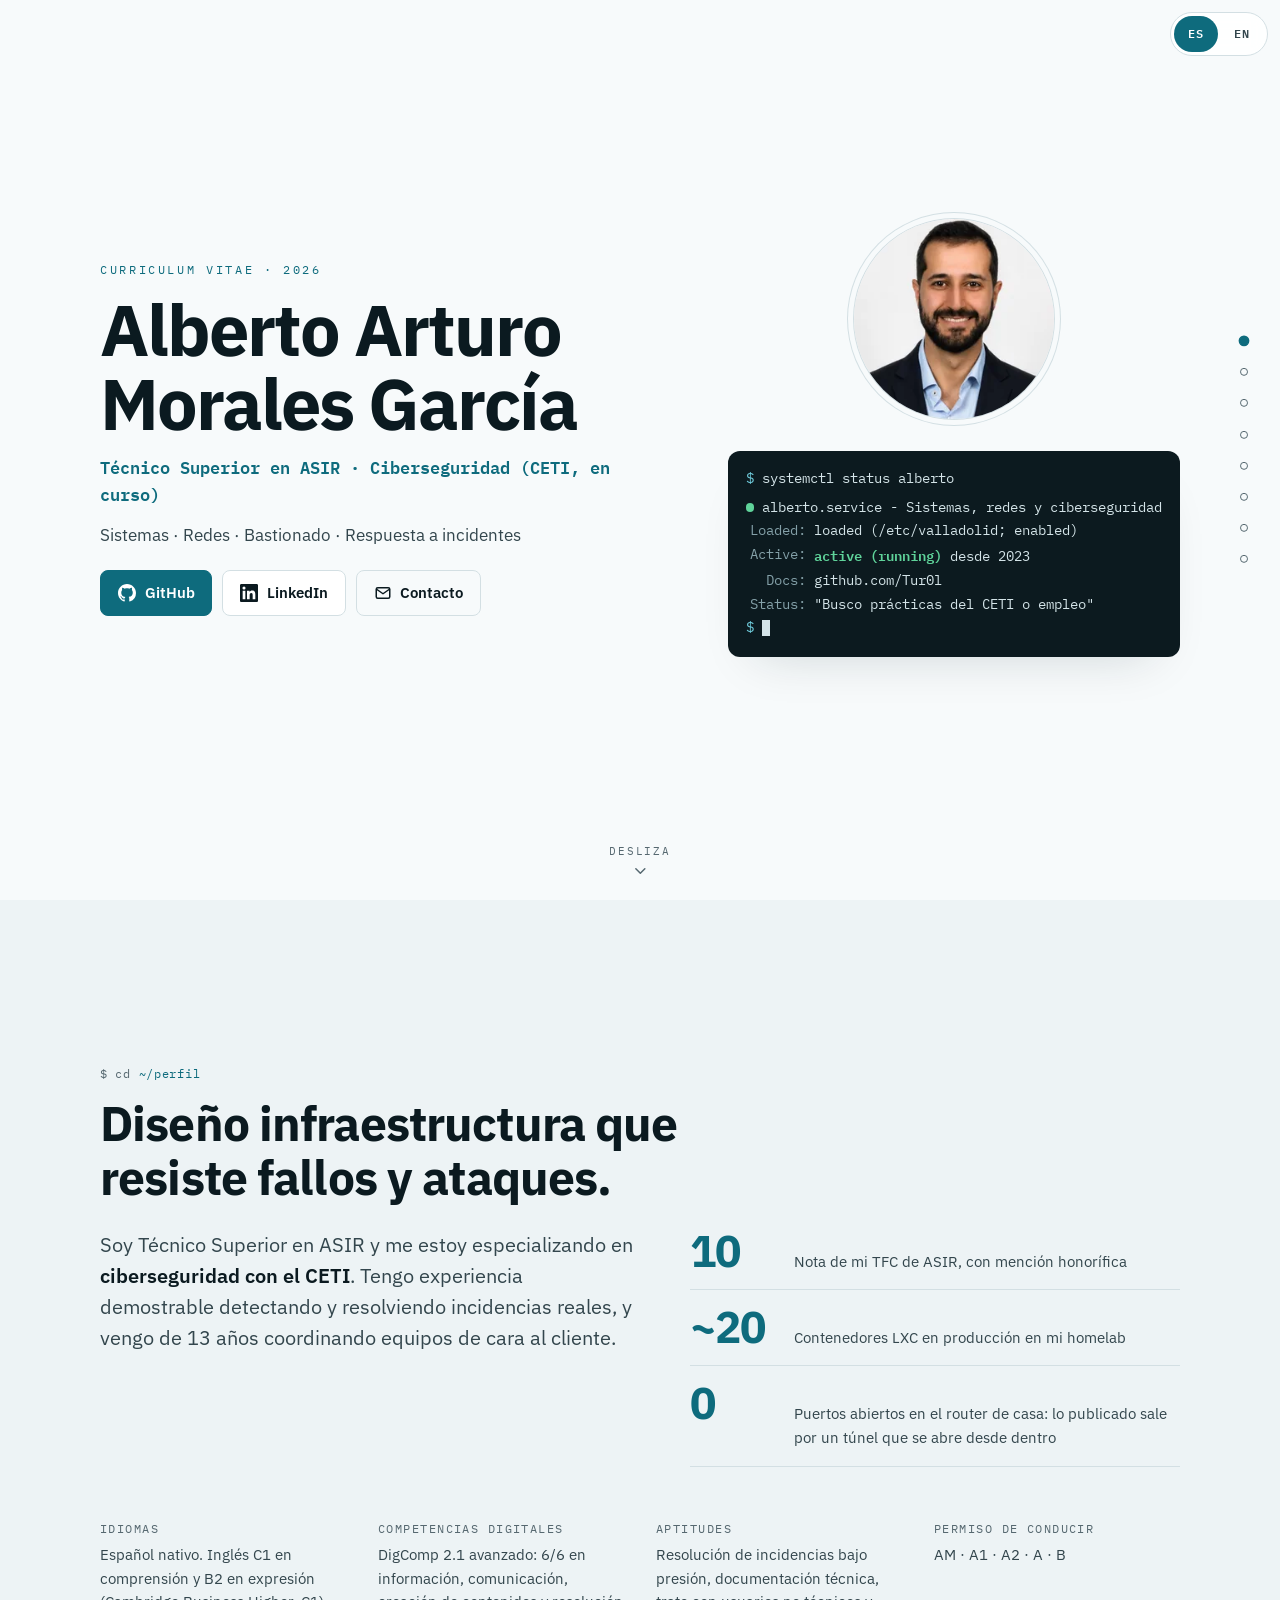
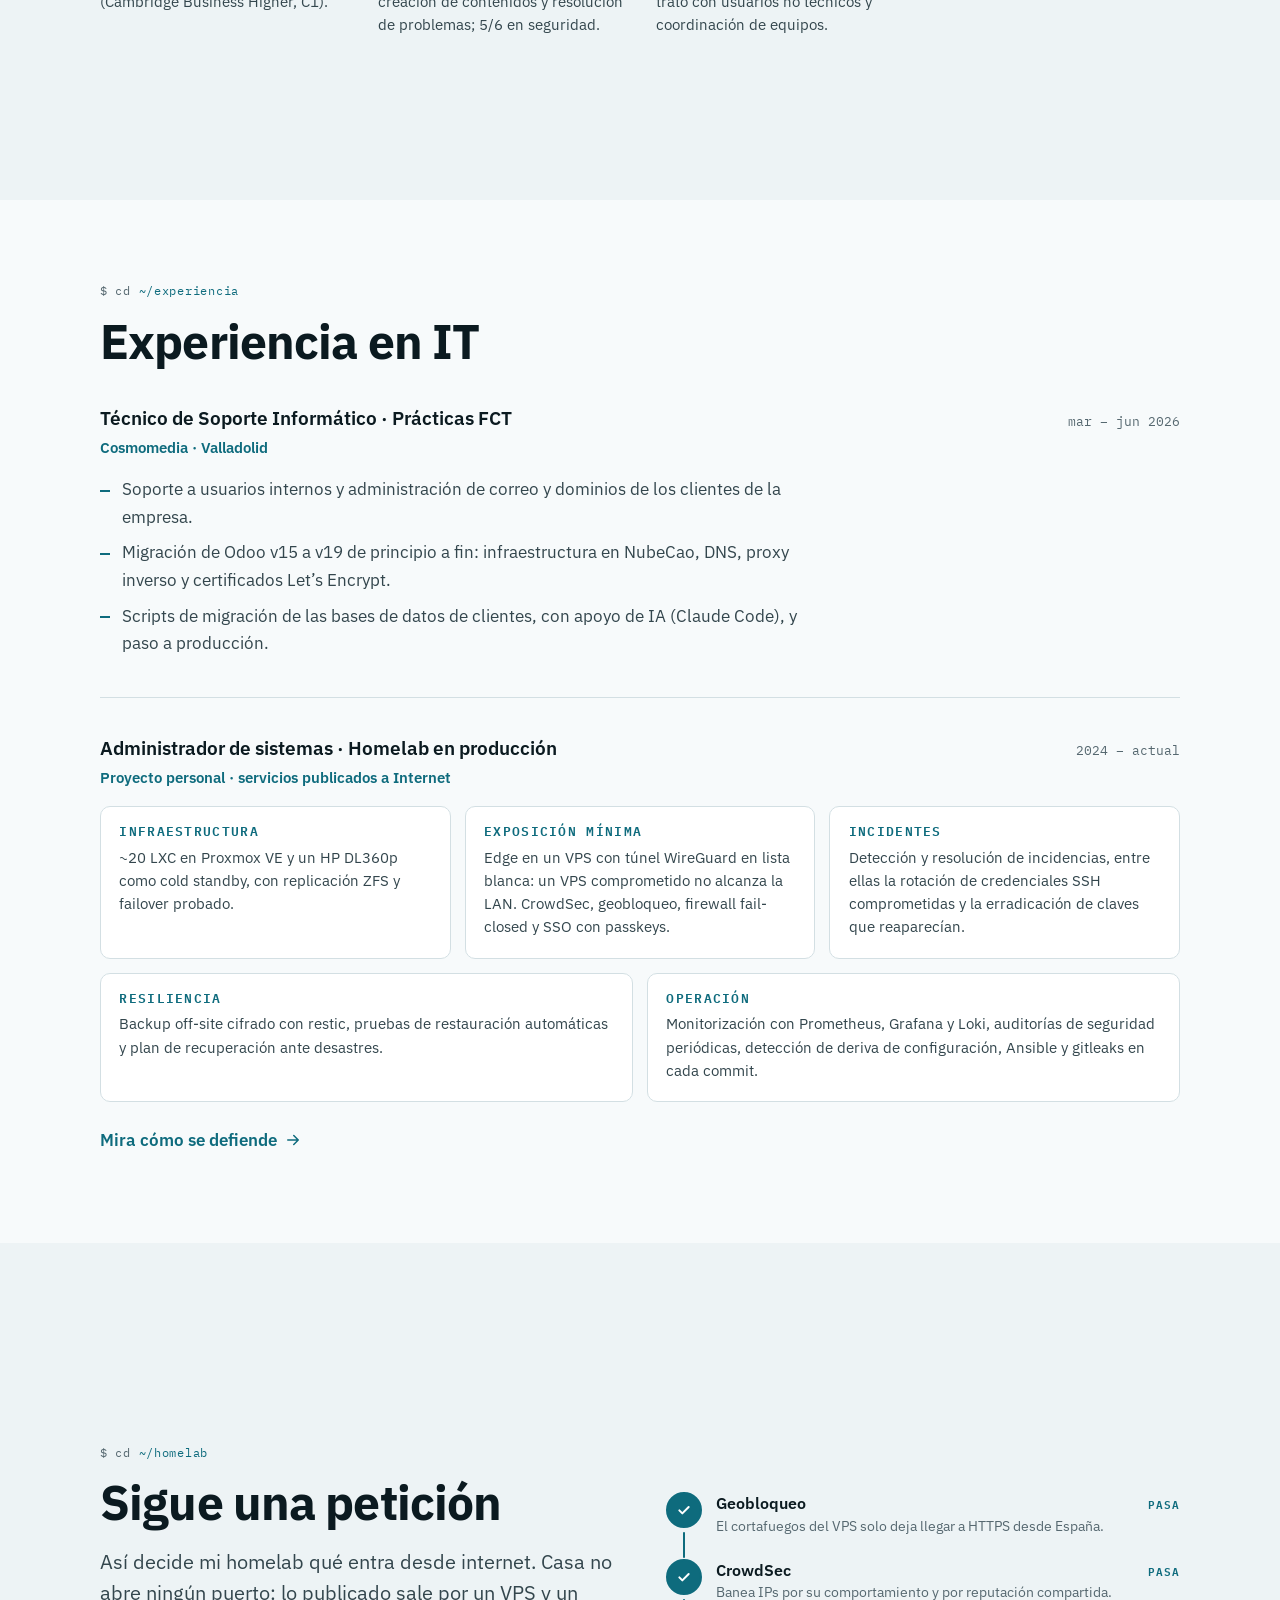
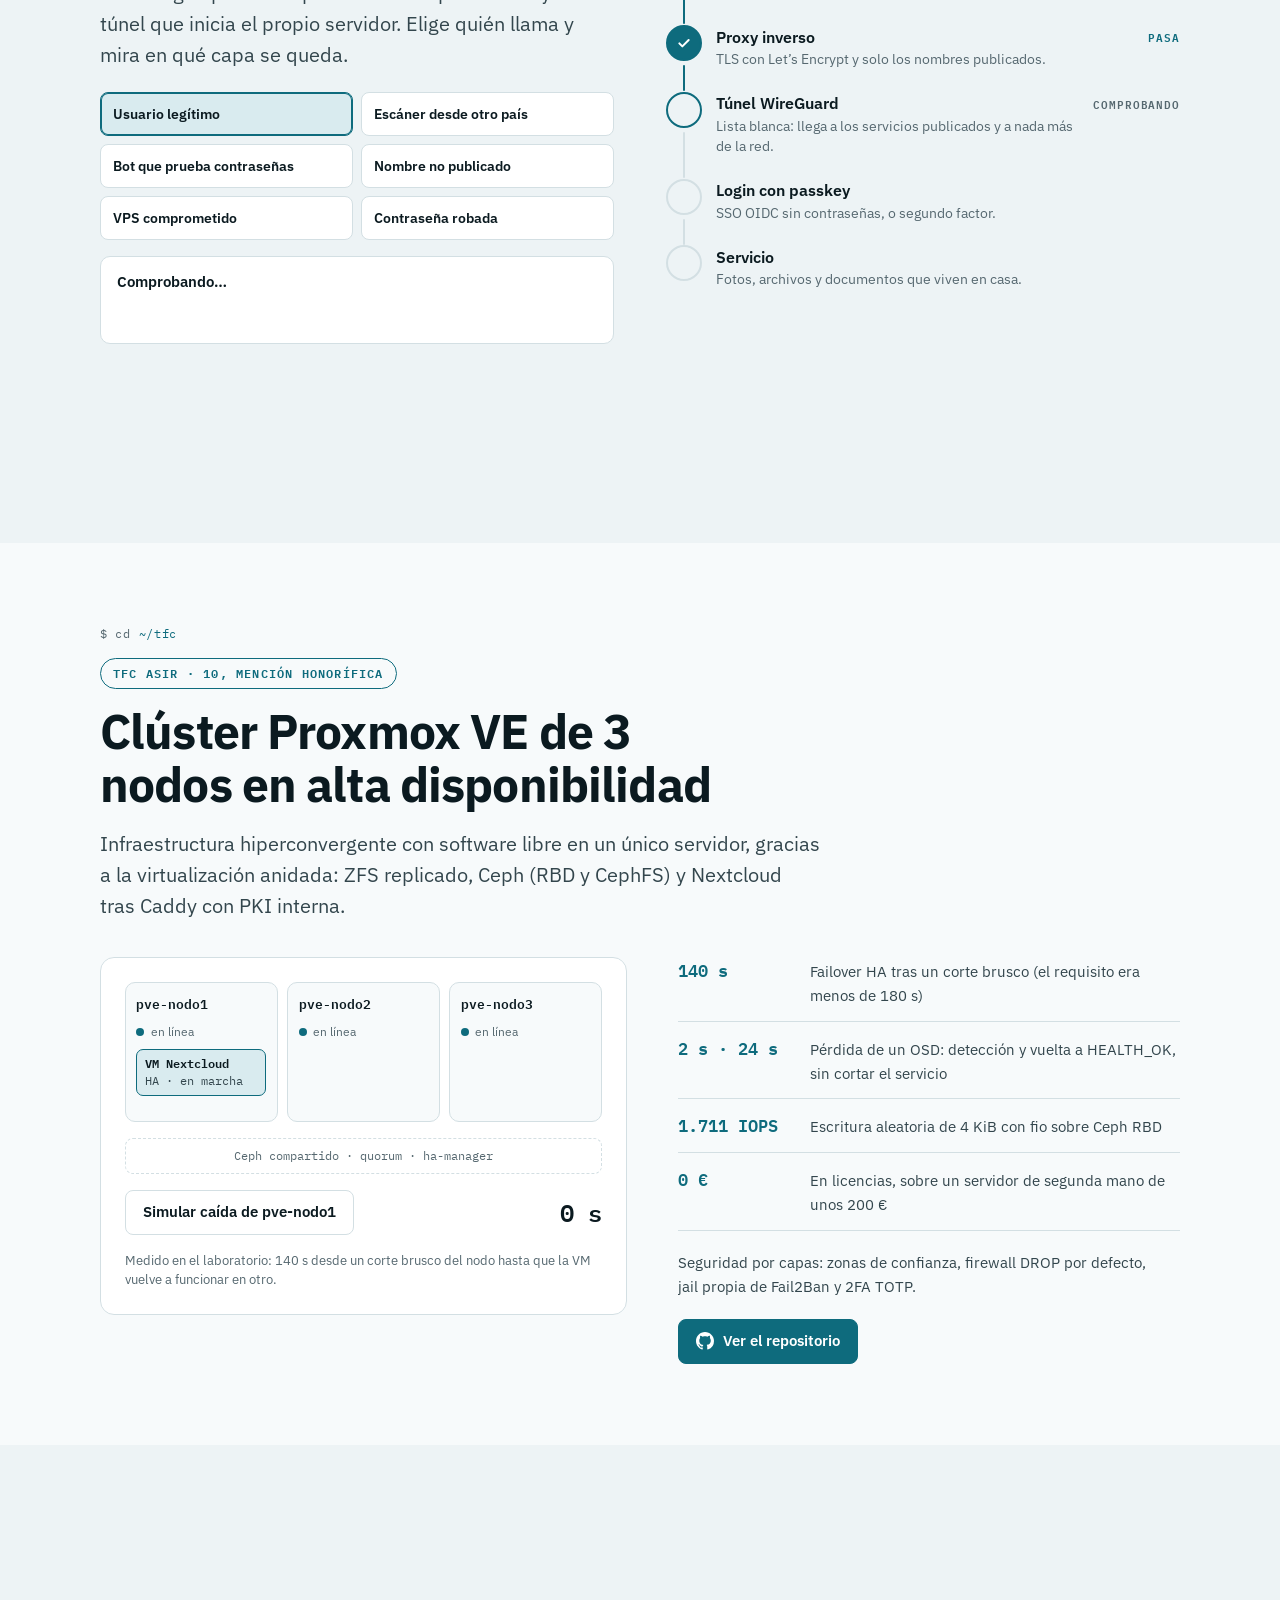
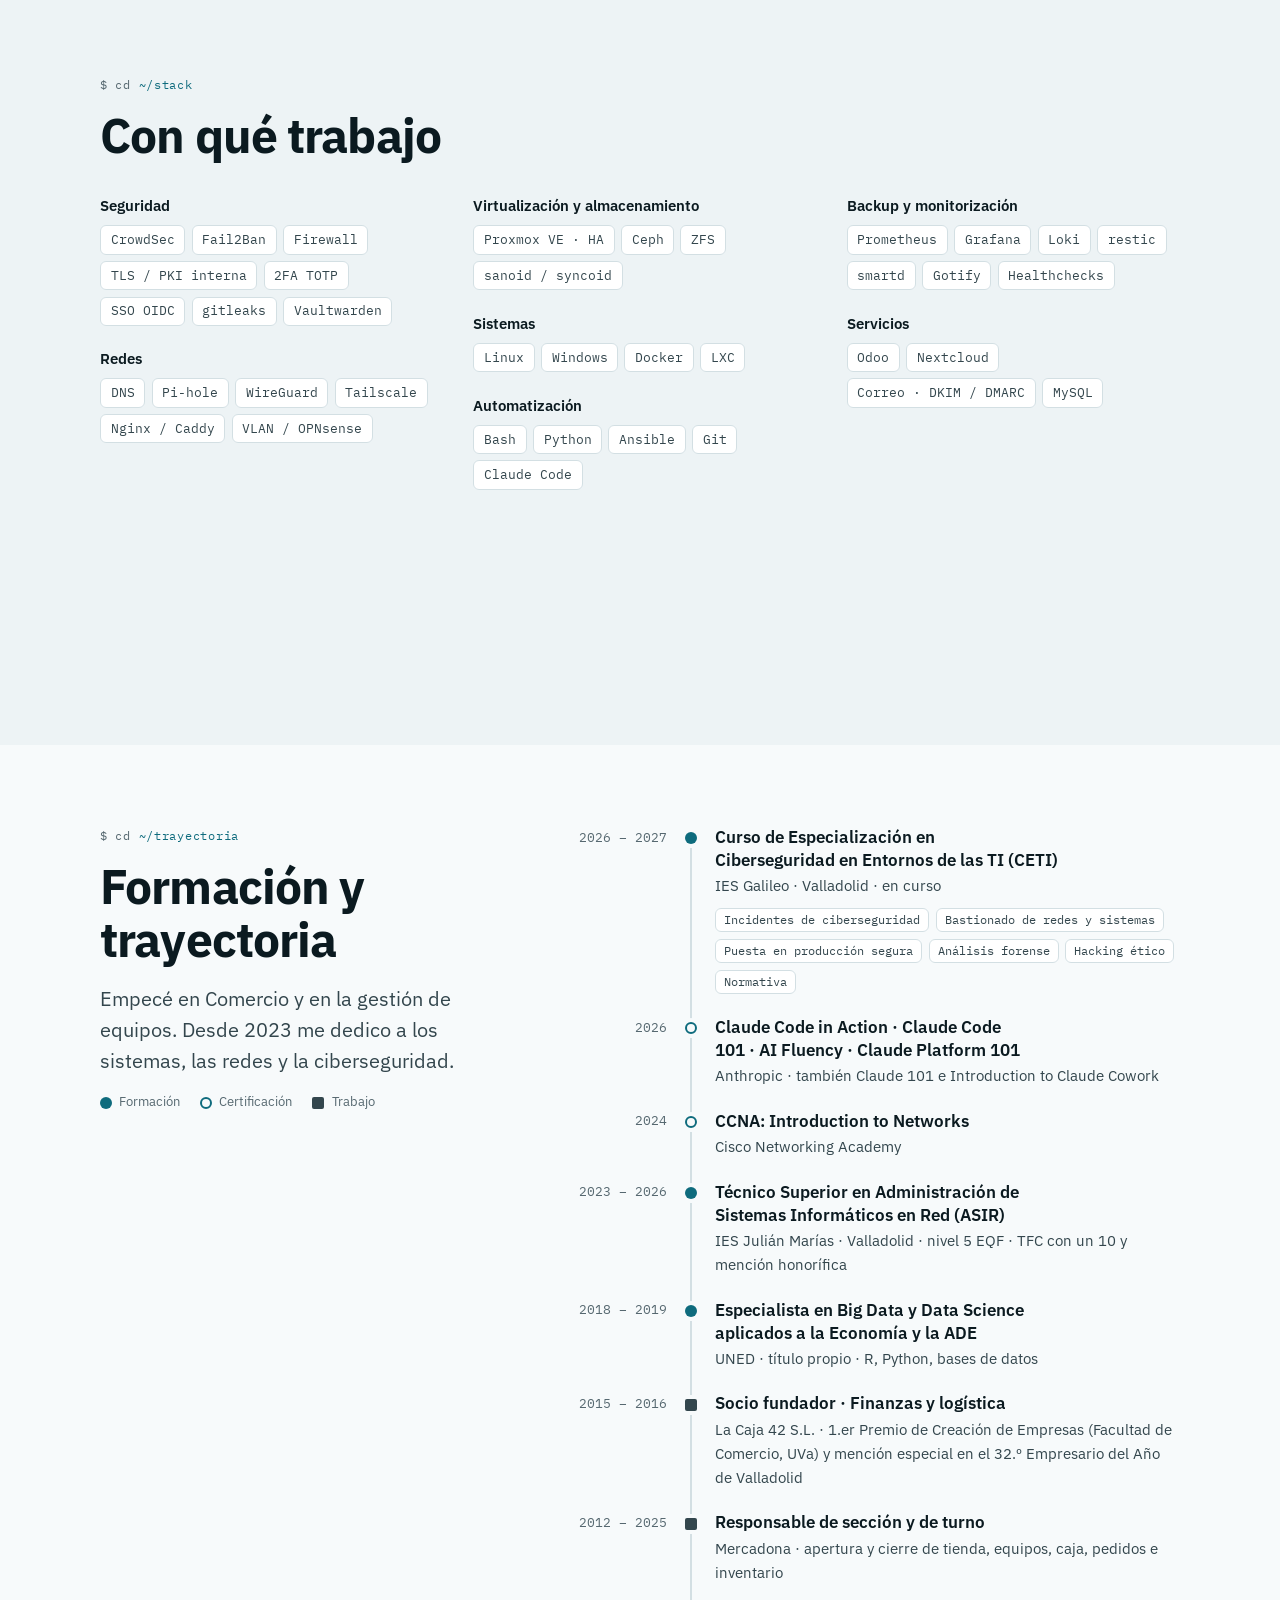
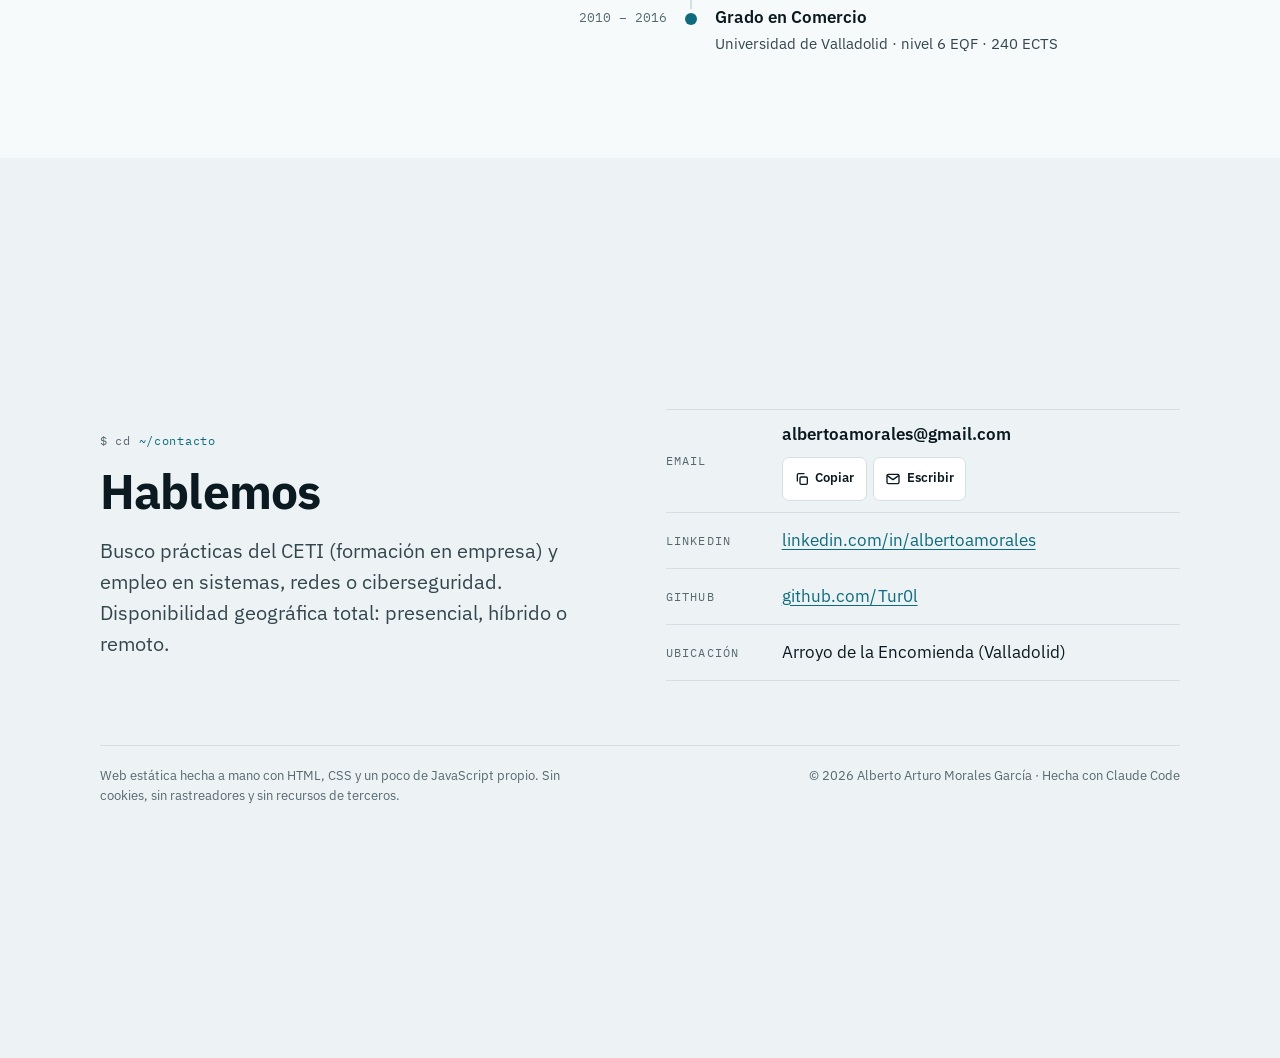
==== site/index.html @ fcc399b9 "feat: CV en web (es/en) con CSP estricta, demos interactivas y QR para tarjetas Web estática para cv" ====
<!doctype html>
<html lang="es">
<head>
<meta charset="utf-8">
<meta name="viewport" content="width=device-width, initial-scale=1, viewport-fit=cover">
<title>Alberto Morales · CV</title>
<meta name="description" content="Alberto Arturo Morales García. Técnico Superior en ASIR especializándose en ciberseguridad (CETI). Sistemas, redes, bastionado y respuesta a incidentes. Valladolid.">
<meta name="color-scheme" content="light dark">
<meta name="theme-color" content="#f7fafb" media="(prefers-color-scheme: light)">
<meta name="theme-color" content="#091317" media="(prefers-color-scheme: dark)">
<meta name="referrer" content="strict-origin-when-cross-origin">
<meta property="og:type" content="profile">
<meta property="og:title" content="Alberto Morales García · Sistemas y ciberseguridad">
<meta property="og:description" content="Técnico Superior en ASIR · Ciberseguridad (CETI, en curso). Sistemas, redes, bastionado y respuesta a incidentes.">
<meta property="og:locale" content="es_ES">
<meta property="og:locale:alternate" content="en_GB">
<meta property="og:url" content="https://cv.turolol.win/">
<meta property="og:image" content="https://cv.turolol.win/assets/img/og.png">
<meta property="og:image:width" content="1200">
<meta property="og:image:height" content="630">
<meta property="og:image:alt" content="Alberto Arturo Morales García, sistemas y ciberseguridad">
<meta name="twitter:card" content="summary_large_image">
<link rel="canonical" href="https://cv.turolol.win/">
<link rel="alternate" hreflang="es" href="https://cv.turolol.win/">
<link rel="alternate" hreflang="en" href="https://cv.turolol.win/en/">
<link rel="alternate" hreflang="x-default" href="https://cv.turolol.win/">
<link rel="icon" href="assets/img/favicon.svg" type="image/svg+xml">
<link rel="preload" href="assets/fonts/ibm-plex-sans-latin-400-normal.woff2" as="font" type="font/woff2" crossorigin>
<link rel="preload" href="assets/fonts/ibm-plex-sans-latin-700-normal.woff2" as="font" type="font/woff2" crossorigin>
<link rel="stylesheet" href="assets/css/style.css">
<script src="assets/js/main.js" defer></script>
<script type="application/ld+json">
{"@context":"https://schema.org","@type":"Person","name":"Alberto Arturo Morales García","jobTitle":"Técnico Superior en ASIR · Ciberseguridad","address":{"@type":"PostalAddress","addressLocality":"Arroyo de la Encomienda","addressRegion":"Valladolid","addressCountry":"ES"},"sameAs":["https://github.com/Tur0l","https://www.linkedin.com/in/albertoamorales/"],"alumniOf":[{"@type":"EducationalOrganization","name":"IES Julián Marías"},{"@type":"CollegeOrUniversity","name":"Universidad de Valladolid"}],"knowsLanguage":["es","en"],"knowsAbout":["Proxmox VE","ZFS","Ceph","WireGuard","CrowdSec","Linux","Ciberseguridad"]}
</script>
</head>
<body>
<svg class="sprite" aria-hidden="true" focusable="false">
  <symbol id="i-github" viewBox="0 0 16 16"><path fill="currentColor" d="M8 0C3.58 0 0 3.58 0 8c0 3.54 2.29 6.53 5.47 7.59.4.07.55-.17.55-.38 0-.19-.01-.82-.01-1.49-2.01.37-2.53-.49-2.69-.94-.09-.23-.48-.94-.82-1.13-.28-.15-.68-.52-.01-.53.63-.01 1.08.58 1.23.82.72 1.21 1.87.87 2.33.66.07-.52.28-.87.51-1.07-1.78-.2-3.64-.89-3.64-3.95 0-.87.31-1.59.82-2.15-.08-.2-.36-1.02.08-2.12 0 0 .67-.21 2.2.82.64-.18 1.32-.27 2-.27.68 0 1.36.09 2 .27 1.53-1.04 2.2-.82 2.2-.82.44 1.1.16 1.92.08 2.12.51.56.82 1.27.82 2.15 0 3.07-1.87 3.75-3.65 3.95.29.25.54.73.54 1.48 0 1.07-.01 1.93-.01 2.2 0 .21.15.46.55.38A8.01 8.01 0 0 0 16 8c0-4.42-3.58-8-8-8z"/></symbol>
  <symbol id="i-linkedin" viewBox="0 0 24 24"><path fill="currentColor" d="M20.45 20.45h-3.56v-5.57c0-1.33-.03-3.04-1.85-3.04-1.85 0-2.14 1.45-2.14 2.94v5.67H9.35V9h3.41v1.56h.05c.48-.9 1.64-1.85 3.37-1.85 3.6 0 4.27 2.37 4.27 5.46v6.28zM5.34 7.43a2.06 2.06 0 1 1 0-4.13 2.06 2.06 0 0 1 0 4.13zm1.78 13.02H3.56V9h3.56v11.45zM22.23 0H1.77C.79 0 0 .77 0 1.73v20.54C0 23.23.79 24 1.77 24h20.45c.98 0 1.78-.77 1.78-1.73V1.73C24 .77 23.2 0 22.22 0h.01z"/></symbol>
  <symbol id="i-arrow" viewBox="0 0 24 24"><g fill="none" stroke="currentColor" stroke-width="2" stroke-linecap="round" stroke-linejoin="round"><path d="M5 12h14M13 6l6 6-6 6"/></g></symbol>
  <symbol id="i-down" viewBox="0 0 24 24"><g fill="none" stroke="currentColor" stroke-width="2" stroke-linecap="round" stroke-linejoin="round"><path d="M6 9l6 6 6-6"/></g></symbol>
  <symbol id="i-check" viewBox="0 0 24 24"><g fill="none" stroke="currentColor" stroke-width="3" stroke-linecap="round" stroke-linejoin="round"><path d="M5 12.5l4.5 4.5L19 7.5"/></g></symbol>
  <symbol id="i-x" viewBox="0 0 24 24"><g fill="none" stroke="currentColor" stroke-width="3" stroke-linecap="round" stroke-linejoin="round"><path d="M7 7l10 10M17 7L7 17"/></g></symbol>
  <symbol id="i-copy" viewBox="0 0 24 24"><g fill="none" stroke="currentColor" stroke-width="2" stroke-linecap="round" stroke-linejoin="round"><rect x="9" y="9" width="11" height="11" rx="2"/><path d="M5 15V6a2 2 0 0 1 2-2h8"/></g></symbol>
  <symbol id="i-mail" viewBox="0 0 24 24"><g fill="none" stroke="currentColor" stroke-width="2" stroke-linecap="round" stroke-linejoin="round"><rect x="3" y="5" width="18" height="14" rx="2"/><path d="M3.5 7l8.5 6 8.5-6"/></g></symbol>
</svg>

<a class="skip" href="#perfil">Saltar al contenido</a>
<div class="progress" aria-hidden="true"><span></span></div>
<nav class="lang" aria-label="Idioma">
  <a href="./" lang="es" hreflang="es" aria-current="true">ES</a>
  <a href="en/" lang="en" hreflang="en">EN</a>
</nav>

<nav class="rail" aria-label="Secciones">
  <ol>
    <li><a href="#inicio" aria-current="true"><span>Inicio</span></a></li>
    <li><a href="#perfil"><span>Perfil</span></a></li>
    <li><a href="#experiencia"><span>Experiencia</span></a></li>
    <li><a href="#homelab"><span>Homelab</span></a></li>
    <li><a href="#tfc"><span>TFC</span></a></li>
    <li><a href="#stack"><span>Stack</span></a></li>
    <li><a href="#trayectoria"><span>Trayectoria</span></a></li>
    <li><a href="#contacto"><span>Contacto</span></a></li>
  </ol>
</nav>

<main>

<section id="inicio" class="slide hero" aria-labelledby="nombre">
  <div class="wrap hero-grid">
    <img class="photo" src="assets/img/alberto-480.webp" srcset="assets/img/alberto-240.webp 240w, assets/img/alberto-480.webp 480w" sizes="(min-width: 960px) 200px, 104px" width="480" height="480" alt="Fotografía de Alberto Arturo Morales García">
    <div class="hero-text">
      <p class="eyebrow">Curriculum vitae · 2026</p>
      <h1 id="nombre">Alberto Arturo<br> Morales García</h1>
      <p class="role">Técnico Superior en ASIR · Ciberseguridad (CETI, en curso)</p>
      <p class="tagline">Sistemas · Redes · Bastionado · Respuesta a incidentes</p>
      <div class="cta">
        <a class="btn btn-primary" href="https://github.com/Tur0l" rel="me noopener"><svg class="ic" aria-hidden="true"><use href="#i-github"/></svg>GitHub</a>
        <a class="btn" href="https://www.linkedin.com/in/albertoamorales/" rel="me noopener"><svg class="ic" aria-hidden="true"><use href="#i-linkedin"/></svg>LinkedIn</a>
        <a class="btn btn-ghost" href="#contacto"><svg class="ic" aria-hidden="true"><use href="#i-mail"/></svg>Contacto</a>
      </div>
    </div>
    <figure class="term">
      <figcaption class="sr-only">Mi estado, escrito como la salida de systemctl status</figcaption>
      <p class="term-cmd"><span class="prompt" aria-hidden="true">$</span><span class="typed">systemctl status alberto</span></p>
      <p class="term-unit"><span class="dot" aria-hidden="true"></span><span>alberto.service - Sistemas, redes y ciberseguridad</span></p>
      <dl>
        <div><dt>Loaded:</dt><dd>loaded (/etc/valladolid; enabled)</dd></div>
        <div><dt>Active:</dt><dd><span class="ok">active (running)</span> desde 2023</dd></div>
        <div><dt>Docs:</dt><dd>github.com/Tur0l</dd></div>
        <div><dt>Status:</dt><dd>"Busco prácticas del CETI o empleo"</dd></div>
      </dl>
      <p class="term-cmd term-last" aria-hidden="true"><span class="prompt">$</span><span class="caret"></span></p>
    </figure>
  </div>
  <a class="next" href="#perfil"><span>Desliza</span><svg class="ic" aria-hidden="true"><use href="#i-down"/></svg></a>
</section>

<section id="perfil" class="slide alt" aria-labelledby="perfil-t">
  <div class="wrap">
    <p class="path" aria-hidden="true">~/perfil</p>
    <h2 id="perfil-t" class="reveal">Diseño infraestructura que resiste fallos y ataques.</h2>
    <div class="perfil-grid">
      <p class="lead reveal">Soy Técnico Superior en ASIR y me estoy especializando en <strong>ciberseguridad con el CETI</strong>. Tengo experiencia demostrable detectando y resolviendo incidencias reales, y vengo de 13 años coordinando equipos de cara al cliente.</p>
      <ul class="figures">
        <li class="reveal"><strong>10</strong><span>Nota de mi TFC de ASIR, con mención honorífica</span></li>
        <li class="reveal"><strong>~20</strong><span>Contenedores LXC en producción en mi homelab</span></li>
        <li class="reveal"><strong>0</strong><span>Puertos abiertos en el router de casa: lo publicado sale por un túnel que se abre desde dentro</span></li>
      </ul>
    </div>
    <dl class="facts">
      <div class="reveal"><dt>Idiomas</dt><dd>Español nativo. Inglés C1 en comprensión y B2 en expresión (Cambridge Business Higher, C1).</dd></div>
      <div class="reveal"><dt>Competencias digitales</dt><dd>DigComp 2.1 avanzado: 6/6 en información, comunicación, creación de contenidos y resolución de problemas; 5/6 en seguridad.</dd></div>
      <div class="reveal"><dt>Aptitudes</dt><dd>Resolución de incidencias bajo presión, documentación técnica, trato con usuarios no técnicos y coordinación de equipos.</dd></div>
      <div class="reveal"><dt>Permiso de conducir</dt><dd>AM · A1 · A2 · A · B</dd></div>
    </dl>
  </div>
</section>

<section id="experiencia" class="slide" aria-labelledby="exp-t">
  <div class="wrap">
    <p class="path" aria-hidden="true">~/experiencia</p>
    <h2 id="exp-t" class="reveal">Experiencia en IT</h2>

    <article class="job reveal">
      <header class="job-head">
        <h3>Técnico de Soporte Informático · Prácticas FCT</h3>
        <p class="job-org">Cosmomedia · Valladolid</p>
        <p class="job-date"><time datetime="2026-03">mar</time> – <time datetime="2026-06">jun 2026</time></p>
      </header>
      <ul class="bullets">
        <li>Soporte a usuarios internos y administración de correo y dominios de los clientes de la empresa.</li>
        <li>Migración de Odoo v15 a v19 de principio a fin: infraestructura en NubeCao, DNS, proxy inverso y certificados Let’s Encrypt.</li>
        <li>Scripts de migración de las bases de datos de clientes, con apoyo de IA (Claude Code), y paso a producción.</li>
      </ul>
    </article>

    <article class="job reveal">
      <header class="job-head">
        <h3>Administrador de sistemas · Homelab en producción</h3>
        <p class="job-org">Proyecto personal · servicios publicados a Internet</p>
        <p class="job-date"><time datetime="2024">2024</time> – actual</p>
      </header>
      <div class="cards" role="region" aria-label="Áreas del homelab" tabindex="0">
        <article class="card"><h4>Infraestructura</h4><p>~20 LXC en Proxmox VE y un HP DL360p como cold standby, con replicación ZFS y failover probado.</p></article>
        <article class="card"><h4>Exposición mínima</h4><p>Edge en un VPS con túnel WireGuard en lista blanca: un VPS comprometido no alcanza la LAN. CrowdSec, geobloqueo, firewall fail-closed y SSO con passkeys.</p></article>
        <article class="card"><h4>Incidentes</h4><p>Detección y resolución de incidencias, entre ellas la rotación de credenciales SSH comprometidas y la erradicación de claves que reaparecían.</p></article>
        <article class="card"><h4>Resiliencia</h4><p>Backup off-site cifrado con restic, pruebas de restauración automáticas y plan de recuperación ante desastres.</p></article>
        <article class="card"><h4>Operación</h4><p>Monitorización con Prometheus, Grafana y Loki, auditorías de seguridad periódicas, detección de deriva de configuración, Ansible y gitleaks en cada commit.</p></article>
      </div>
      <div class="cards-dots" aria-hidden="true"></div>
      <a class="link-arrow" href="#homelab">Mira cómo se defiende<svg class="ic" aria-hidden="true"><use href="#i-arrow"/></svg></a>
    </article>
  </div>
</section>

<section id="homelab" class="slide alt" aria-labelledby="sim-t">
  <div class="wrap sim">
    <div class="sim-intro">
      <p class="path" aria-hidden="true">~/homelab</p>
      <h2 id="sim-t" class="reveal">Sigue una petición</h2>
      <p class="lead reveal">Así decide mi homelab qué entra desde internet. Casa no abre ningún puerto: lo publicado sale por un VPS y un túnel que inicia el propio servidor. Elige quién llama y mira en qué capa se queda.</p>
      <div class="sim-picker" role="group" aria-label="Quién llama" hidden>
        <button type="button" data-s="legit" aria-pressed="false">Usuario legítimo</button>
        <button type="button" data-s="foreign" aria-pressed="false">Escáner desde otro país</button>
        <button type="button" data-s="brute" aria-pressed="false">Bot que prueba contraseñas</button>
        <button type="button" data-s="host" aria-pressed="false">Nombre no publicado</button>
        <button type="button" data-s="vps" aria-pressed="false">VPS comprometido</button>
        <button type="button" data-s="stolen" aria-pressed="false">Contraseña robada</button>
      </div>
      <p class="sim-result" aria-live="polite" hidden></p>
    </div>
    <ol class="layers">
      <li class="layer" data-layer="geo"><span class="st" aria-hidden="true"><svg class="i-ok"><use href="#i-check"/></svg><svg class="i-no"><use href="#i-x"/></svg></span><div><h3>Geobloqueo</h3><p>El cortafuegos del VPS solo deja llegar a HTTPS desde España.</p></div><span class="verdict"></span></li>
      <li class="layer" data-layer="crowdsec"><span class="st" aria-hidden="true"><svg class="i-ok"><use href="#i-check"/></svg><svg class="i-no"><use href="#i-x"/></svg></span><div><h3>CrowdSec</h3><p>Banea IPs por su comportamiento y por reputación compartida.</p></div><span class="verdict"></span></li>
      <li class="layer" data-layer="proxy"><span class="st" aria-hidden="true"><svg class="i-ok"><use href="#i-check"/></svg><svg class="i-no"><use href="#i-x"/></svg></span><div><h3>Proxy inverso</h3><p>TLS con Let’s Encrypt y solo los nombres publicados.</p></div><span class="verdict"></span></li>
      <li class="layer" data-layer="wg"><span class="st" aria-hidden="true"><svg class="i-ok"><use href="#i-check"/></svg><svg class="i-no"><use href="#i-x"/></svg></span><div><h3>Túnel WireGuard</h3><p>Lista blanca: llega a los servicios publicados y a nada más de la red.</p></div><span class="verdict"></span></li>
      <li class="layer" data-layer="login"><span class="st" aria-hidden="true"><svg class="i-ok"><use href="#i-check"/></svg><svg class="i-no"><use href="#i-x"/></svg></span><div><h3>Login con passkey</h3><p>SSO OIDC sin contraseñas, o segundo factor.</p></div><span class="verdict"></span></li>
      <li class="layer" data-layer="svc"><span class="st" aria-hidden="true"><svg class="i-ok"><use href="#i-check"/></svg><svg class="i-no"><use href="#i-x"/></svg></span><div><h3>Servicio</h3><p>Fotos, archivos y documentos que viven en casa.</p></div><span class="verdict"></span></li>
    </ol>
  </div>
</section>

<section id="tfc" class="slide" aria-labelledby="tfc-t">
  <div class="wrap">
    <p class="path" aria-hidden="true">~/tfc</p>
    <p class="badge reveal">TFC ASIR · 10, mención honorífica</p>
    <h2 id="tfc-t" class="reveal">Clúster Proxmox VE de 3 nodos en alta disponibilidad</h2>
    <p class="lead reveal">Infraestructura hiperconvergente con software libre en un único servidor, gracias a la virtualización anidada: ZFS replicado, Ceph (RBD y CephFS) y Nextcloud tras Caddy con PKI interna.</p>
    <div class="tfc-grid">
      <div class="ha reveal">
        <div class="ha-nodes">
          <div class="node" data-node="1"><p class="node-name">pve-nodo1</p><p class="node-state">en línea</p><div class="slot"><p class="vm"><span class="vm-name">VM Nextcloud</span><span class="vm-state">HA · en marcha</span></p></div></div>
          <div class="node" data-node="2"><p class="node-name">pve-nodo2</p><p class="node-state">en línea</p><div class="slot"></div></div>
          <div class="node" data-node="3"><p class="node-name">pve-nodo3</p><p class="node-state">en línea</p><div class="slot"></div></div>
        </div>
        <p class="ceph">Ceph compartido · quorum · ha-manager</p>
        <div class="ha-controls" hidden>
          <button type="button" class="btn" id="ha-run">Simular caída de pve-nodo1</button>
          <p class="ha-clock" aria-hidden="true"><span id="ha-t">0</span> s</p>
        </div>
        <p class="ha-note" id="ha-status" aria-live="polite">Medido en el laboratorio: 140 s desde un corte brusco del nodo hasta que la VM vuelve a funcionar en otro.</p>
      </div>
      <div class="tfc-side">
        <ul class="results">
          <li class="reveal"><strong>140 s</strong><span>Failover HA tras un corte brusco (el requisito era menos de 180 s)</span></li>
          <li class="reveal"><strong>2 s · 24 s</strong><span>Pérdida de un OSD: detección y vuelta a HEALTH_OK, sin cortar el servicio</span></li>
          <li class="reveal"><strong>1.711 IOPS</strong><span>Escritura aleatoria de 4 KiB con fio sobre Ceph RBD</span></li>
          <li class="reveal"><strong>0 €</strong><span>En licencias, sobre un servidor de segunda mano de unos 200 €</span></li>
        </ul>
        <p class="tfc-sec reveal">Seguridad por capas: zonas de confianza, firewall DROP por defecto, jail propia de Fail2Ban y 2FA TOTP.</p>
        <a class="btn btn-primary reveal" href="https://github.com/Tur0l/proxmox-ha-ceph-nextcloud" rel="noopener"><svg class="ic" aria-hidden="true"><use href="#i-github"/></svg>Ver el repositorio</a>
      </div>
    </div>
  </div>
</section>

<section id="stack" class="slide alt" aria-labelledby="stack-t">
  <div class="wrap">
    <p class="path" aria-hidden="true">~/stack</p>
    <h2 id="stack-t" class="reveal">Con qué trabajo</h2>
    <div class="stack">
      <div class="stack-group reveal"><h3>Seguridad</h3><ul class="tags"><li>CrowdSec</li><li>Fail2Ban</li><li>Firewall</li><li>TLS / PKI interna</li><li>2FA TOTP</li><li>SSO OIDC</li><li>gitleaks</li><li>Vaultwarden</li></ul></div>
      <div class="stack-group reveal"><h3>Redes</h3><ul class="tags"><li>DNS</li><li>Pi-hole</li><li>WireGuard</li><li>Tailscale</li><li>Nginx / Caddy</li><li>VLAN / OPNsense</li></ul></div>
      <div class="stack-group reveal"><h3>Virtualización y almacenamiento</h3><ul class="tags"><li>Proxmox VE · HA</li><li>Ceph</li><li>ZFS</li><li>sanoid / syncoid</li></ul></div>
      <div class="stack-group reveal"><h3>Sistemas</h3><ul class="tags"><li>Linux</li><li>Windows</li><li>Docker</li><li>LXC</li></ul></div>
      <div class="stack-group reveal"><h3>Automatización</h3><ul class="tags"><li>Bash</li><li>Python</li><li>Ansible</li><li>Git</li><li>Claude Code</li></ul></div>
      <div class="stack-group reveal"><h3>Backup y monitorización</h3><ul class="tags"><li>Prometheus</li><li>Grafana</li><li>Loki</li><li>restic</li><li>smartd</li><li>Gotify</li><li>Healthchecks</li></ul></div>
      <div class="stack-group reveal"><h3>Servicios</h3><ul class="tags"><li>Odoo</li><li>Nextcloud</li><li>Correo · DKIM / DMARC</li><li>MySQL</li></ul></div>
    </div>
  </div>
</section>

<section id="trayectoria" class="slide" aria-labelledby="tray-t">
  <div class="wrap tray">
    <div class="tray-intro">
      <p class="path" aria-hidden="true">~/trayectoria</p>
      <h2 id="tray-t" class="reveal">Formación y trayectoria</h2>
      <p class="lead reveal">Empecé en Comercio y en la gestión de equipos. Desde 2023 me dedico a los sistemas, las redes y la ciberseguridad.</p>
      <ul class="legend reveal">
        <li><span class="kind kind-edu" aria-hidden="true"></span>Formación</li>
        <li><span class="kind kind-cert" aria-hidden="true"></span>Certificación</li>
        <li><span class="kind kind-work" aria-hidden="true"></span>Trabajo</li>
      </ul>
    </div>
    <ol class="timeline">
      <li class="tl reveal">
        <p class="tl-date">2026 – 2027</p><span class="tl-mark"><span class="kind kind-edu" aria-hidden="true"></span></span>
        <div class="tl-body">
          <h3><span class="sr-only">Formación: </span>Curso de Especialización en Ciberseguridad en Entornos de las TI (CETI)</h3>
          <p class="tl-org">IES Galileo · Valladolid · en curso</p>
          <ul class="tags tags-sm"><li>Incidentes de ciberseguridad</li><li>Bastionado de redes y sistemas</li><li>Puesta en producción segura</li><li>Análisis forense</li><li>Hacking ético</li><li>Normativa</li></ul>
        </div>
      </li>
      <li class="tl reveal">
        <p class="tl-date">2026</p><span class="tl-mark"><span class="kind kind-cert" aria-hidden="true"></span></span>
        <div class="tl-body">
          <h3><span class="sr-only">Certificación: </span>Claude Code in Action · Claude Code 101 · AI Fluency · Claude Platform 101</h3>
          <p class="tl-org">Anthropic · también Claude 101 e Introduction to Claude Cowork</p>
        </div>
      </li>
      <li class="tl reveal">
        <p class="tl-date">2024</p><span class="tl-mark"><span class="kind kind-cert" aria-hidden="true"></span></span>
        <div class="tl-body">
          <h3><span class="sr-only">Certificación: </span>CCNA: Introduction to Networks</h3>
          <p class="tl-org">Cisco Networking Academy</p>
        </div>
      </li>
      <li class="tl reveal">
        <p class="tl-date">2023 – 2026</p><span class="tl-mark"><span class="kind kind-edu" aria-hidden="true"></span></span>
        <div class="tl-body">
          <h3><span class="sr-only">Formación: </span>Técnico Superior en Administración de Sistemas Informáticos en Red (ASIR)</h3>
          <p class="tl-org">IES Julián Marías · Valladolid · nivel 5 EQF · TFC con un 10 y mención honorífica</p>
        </div>
      </li>
      <li class="tl reveal">
        <p class="tl-date">2018 – 2019</p><span class="tl-mark"><span class="kind kind-edu" aria-hidden="true"></span></span>
        <div class="tl-body">
          <h3><span class="sr-only">Formación: </span>Especialista en Big Data y Data Science aplicados a la Economía y la ADE</h3>
          <p class="tl-org">UNED · título propio · R, Python, bases de datos</p>
        </div>
      </li>
      <li class="tl reveal">
        <p class="tl-date">2015 – 2016</p><span class="tl-mark"><span class="kind kind-work" aria-hidden="true"></span></span>
        <div class="tl-body">
          <h3><span class="sr-only">Trabajo: </span>Socio fundador · Finanzas y logística</h3>
          <p class="tl-org">La Caja 42 S.L. · 1.er Premio de Creación de Empresas (Facultad de Comercio, UVa) y mención especial en el 32.º Empresario del Año de Valladolid</p>
        </div>
      </li>
      <li class="tl reveal">
        <p class="tl-date">2012 – 2025</p><span class="tl-mark"><span class="kind kind-work" aria-hidden="true"></span></span>
        <div class="tl-body">
          <h3><span class="sr-only">Trabajo: </span>Responsable de sección y de turno</h3>
          <p class="tl-org">Mercadona · apertura y cierre de tienda, equipos, caja, pedidos e inventario</p>
        </div>
      </li>
      <li class="tl reveal">
        <p class="tl-date">2010 – 2016</p><span class="tl-mark"><span class="kind kind-edu" aria-hidden="true"></span></span>
        <div class="tl-body">
          <h3><span class="sr-only">Formación: </span>Grado en Comercio</h3>
          <p class="tl-org">Universidad de Valladolid · nivel 6 EQF · 240 ECTS</p>
        </div>
      </li>
    </ol>
  </div>
</section>

<section id="contacto" class="slide alt" aria-labelledby="contacto-t">
  <div class="wrap">
    <div class="contact">
      <div class="contact-intro">
        <p class="path" aria-hidden="true">~/contacto</p>
        <h2 id="contacto-t" class="reveal">Hablemos</h2>
        <p class="lead reveal">Busco prácticas del CETI (formación en empresa) y empleo en sistemas, redes o ciberseguridad. Disponibilidad geográfica total: presencial, híbrido o remoto.</p>
      </div>
      <ul class="contact-list reveal">
        <li>
          <span class="k">Email</span>
          <span class="v" data-email data-u="albertoamorales" data-d="gmail.com">
            <span class="email-text">albertoamorales [arroba] gmail.com</span>
            <span class="email-actions" hidden>
              <button type="button" class="mini"><svg class="ic" aria-hidden="true"><use href="#i-copy"/></svg><span>Copiar</span></button>
              <a class="mini" href="#contacto"><svg class="ic" aria-hidden="true"><use href="#i-mail"/></svg>Escribir</a>
            </span>
          </span>
        </li>
        <li><span class="k">LinkedIn</span><span class="v"><a href="https://www.linkedin.com/in/albertoamorales/" rel="me noopener">linkedin.com/in/albertoamorales</a></span></li>
        <li><span class="k">GitHub</span><span class="v"><a href="https://github.com/Tur0l" rel="me noopener">github.com/Tur0l</a></span></li>
        <li><span class="k">Ubicación</span><span class="v">Arroyo de la Encomienda (Valladolid)</span></li>
      </ul>
    </div>
    <footer class="site-foot">
      <p>Web estática hecha a mano con HTML, CSS y un poco de JavaScript propio. Sin cookies, sin rastreadores y sin recursos de terceros.</p>
      <p>© 2026 Alberto Arturo Morales García · Hecha con Claude Code</p>
    </footer>
  </div>
</section>

</main>
</body>
</html>
---- site/assets/css/style.css ----
/* Layout: una baraja vertical de diapositivas a pantalla completa que encajan al hacer
   scroll o deslizar; el contenido va en una columna de 1080px, con raíl de puntos en
   pantallas anchas y una línea de progreso arriba. */

@font-face { font-family: "Plex Sans"; src: url("../fonts/ibm-plex-sans-latin-400-normal.woff2") format("woff2"); font-weight: 400; font-style: normal; font-display: swap; }
@font-face { font-family: "Plex Sans"; src: url("../fonts/ibm-plex-sans-latin-600-normal.woff2") format("woff2"); font-weight: 600; font-style: normal; font-display: swap; }
@font-face { font-family: "Plex Sans"; src: url("../fonts/ibm-plex-sans-latin-700-normal.woff2") format("woff2"); font-weight: 700; font-style: normal; font-display: swap; }
@font-face { font-family: "Plex Mono"; src: url("../fonts/ibm-plex-mono-latin-400-normal.woff2") format("woff2"); font-weight: 400; font-style: normal; font-display: swap; }
@font-face { font-family: "Plex Mono"; src: url("../fonts/ibm-plex-mono-latin-600-normal.woff2") format("woff2"); font-weight: 600; font-style: normal; font-display: swap; }

:root {
  /* Color: tinta y papel con sesgo verde azulado; el acento es el del CV impreso */
  --paper: #f7fafb;
  --paper-2: #edf3f5;
  --surface: #ffffff;
  --ink: #0b1a20;
  --ink-2: #33464d;
  --muted: #566870;
  --line: #d3dfe3;
  --accent: #0e6b7d;
  --accent-strong: #0a5261;
  --accent-soft: #d9ebef;
  --on-accent: #ffffff;
  --block: #b4410d;
  --block-soft: #f9e4d9;
  --shadow: rgba(8, 32, 40, .18);
  --term-bg: #0c1a1f;
  --term-fg: #d4e4e8;
  --term-dim: #84a0a8;
  --term-ok: #5fd39a;
  --term-accent: #6fcbdb;

  /* Tipo: IBM Plex, la misma familia que el CV en papel */
  --f-sans: "Plex Sans", "IBM Plex Sans", ui-sans-serif, system-ui, -apple-system, "Segoe UI", sans-serif;
  --f-mono: "Plex Mono", "IBM Plex Mono", ui-monospace, "SFMono-Regular", Menlo, Consolas, monospace;
  --fs-display: clamp(2.5rem, 1.2rem + 4.4vw, 4.5rem);
  --fs-h2: clamp(1.85rem, 1.25rem + 2.3vw, 3rem);
  --fs-h3: 1.1875rem;
  --fs-body: 1.0625rem;
  --fs-small: .9375rem;
  --fs-label: .75rem;

  --gutter-l: max(clamp(1rem, 4.5vw, 3rem), env(safe-area-inset-left, 0px));
  --gutter-r: max(clamp(1rem, 4.5vw, 3rem), env(safe-area-inset-right, 0px));
  --radius: 10px;
  --ease: cubic-bezier(.2, .7, .2, 1);
}

@media (prefers-color-scheme: dark) {
  :root:not([data-theme="light"]) {
    --paper: #091317;
    --paper-2: #0e1c21;
    --surface: #12232a;
    --ink: #e4eef1;
    --ink-2: #b6c8cd;
    --muted: #8ea3a9;
    --line: #22383f;
    --accent: #5ec4d5;
    --accent-strong: #8ad6e3;
    --accent-soft: #123139;
    --on-accent: #062026;
    --block: #f39a5e;
    --block-soft: #3a2116;
    --shadow: rgba(0, 0, 0, .5);
    --term-bg: #050d10;
    color-scheme: dark;
  }
}
:root[data-theme="dark"] {
  --paper: #091317;
  --paper-2: #0e1c21;
  --surface: #12232a;
  --ink: #e4eef1;
  --ink-2: #b6c8cd;
  --muted: #8ea3a9;
  --line: #22383f;
  --accent: #5ec4d5;
  --accent-strong: #8ad6e3;
  --accent-soft: #123139;
  --on-accent: #062026;
  --block: #f39a5e;
  --block-soft: #3a2116;
  --shadow: rgba(0, 0, 0, .5);
  --term-bg: #050d10;
  color-scheme: dark;
}

/* Base */
*, *::before, *::after { box-sizing: border-box; }
html { scroll-snap-type: y proximity; -webkit-text-size-adjust: 100%; text-size-adjust: 100%; }
@media (prefers-reduced-motion: no-preference) { html { scroll-behavior: smooth; } }
body {
  margin: 0;
  background: var(--paper);
  color: var(--ink);
  font-family: var(--f-sans);
  font-size: var(--fs-body);
  line-height: 1.6;
  -webkit-font-smoothing: antialiased;
  overflow-x: hidden;
}
img { max-width: 100%; height: auto; display: block; }
h1, h2, h3, h4 { margin: 0; line-height: 1.12; font-weight: 700; text-wrap: balance; }
p, figure, dl, dd { margin: 0; }
ul, ol { margin: 0; padding: 0; list-style: none; }
strong { font-weight: 600; }
a { color: var(--accent); text-underline-offset: .2em; text-decoration-thickness: 1px; }
a:hover { color: var(--accent-strong); }
:focus-visible { outline: 2px solid var(--accent); outline-offset: 3px; border-radius: 4px; }
::selection { background: var(--accent); color: var(--on-accent); }
button { font: inherit; }
.ic { width: 1.125rem; height: 1.125rem; flex: none; }
.sprite { position: absolute; width: 0; height: 0; overflow: hidden; }
.sr-only { position: absolute; width: 1px; height: 1px; padding: 0; margin: -1px; overflow: hidden; clip: rect(0 0 0 0); white-space: nowrap; border: 0; }

.skip {
  position: fixed; z-index: 40; left: calc(1rem + env(safe-area-inset-left, 0px)); top: -4rem;
  padding: .6rem 1rem; border-radius: 8px; background: var(--accent); color: var(--on-accent);
  font-weight: 600; text-decoration: none;
}
.skip:focus { top: calc(1rem + env(safe-area-inset-top, 0px)); color: var(--on-accent); }

/* Diapositivas */
.slide {
  position: relative;
  min-height: 100vh;
  min-height: 100svh;
  display: grid;
  align-content: center;
  padding-block: clamp(4rem, 9vh, 7rem);
  scroll-snap-align: start;
}
.slide.alt { background: var(--paper-2); }
.wrap {
  width: 100%;
  max-width: calc(1080px + var(--gutter-l) + var(--gutter-r));
  margin-inline: auto;
  padding-left: var(--gutter-l);
  padding-right: var(--gutter-r);
}

.path { font-family: var(--f-mono); font-size: var(--fs-label); letter-spacing: .06em; color: var(--accent); margin-bottom: .9rem; }
.path::before { content: "$ cd "; color: var(--muted); }
h2 { font-size: var(--fs-h2); letter-spacing: -.018em; max-width: 24ch; }
.lead { font-size: clamp(1.0625rem, 1rem + .35vw, 1.25rem); line-height: 1.55; color: var(--ink-2); max-width: 60ch; }
.lead strong { color: var(--ink); }

/* Línea de progreso y raíl */
.progress { position: fixed; z-index: 30; top: 0; left: 0; right: 0; padding-top: env(safe-area-inset-top, 0px); pointer-events: none; }
.progress span { display: block; height: 3px; background: var(--accent); transform-origin: 0 50%; transform: scaleX(0); }
.lang {
  position: fixed; z-index: 25;
  top: calc(.75rem + env(safe-area-inset-top, 0px)); right: max(.75rem, env(safe-area-inset-right, 0px));
  display: flex; gap: 2px; padding: 3px; border-radius: 999px;
  background: color-mix(in srgb, var(--surface) 88%, transparent); border: 1px solid var(--line);
  -webkit-backdrop-filter: blur(8px); backdrop-filter: blur(8px);
}
.lang a {
  display: grid; place-items: center; min-width: 2.75rem; height: 2.25rem; border-radius: 999px;
  font-family: var(--f-mono); font-size: .75rem; font-weight: 600; letter-spacing: .06em;
  color: var(--ink-2); text-decoration: none;
}
.lang a:hover { color: var(--accent); }
.lang a[aria-current="true"] { background: var(--accent); color: var(--on-accent); }
.rail { display: none; }
@media (min-width: 1200px) and (min-height: 560px) {
  .rail { display: block; position: fixed; z-index: 20; top: 50%; right: calc(1.25rem + env(safe-area-inset-right, 0px)); transform: translateY(-50%); }
  .rail ol { display: flex; flex-direction: column; gap: .2rem; }
  .rail a { position: relative; display: flex; align-items: center; justify-content: center; width: 2rem; height: 1.75rem; text-decoration: none; border-radius: 6px; }
  .rail a::after {
    content: ""; width: 8px; height: 8px; border-radius: 50%;
    border: 1.5px solid var(--muted); background: transparent;
    transition: transform .25s var(--ease), background-color .25s, border-color .25s;
  }
  .rail a:hover::after { border-color: var(--accent); }
  .rail a[aria-current="true"]::after { background: var(--accent); border-color: var(--accent); transform: scale(1.35); }
  .rail a span {
    position: absolute; right: 2.25rem; white-space: nowrap;
    font-family: var(--f-mono); font-size: .75rem; color: var(--ink-2);
    background: var(--surface); border: 1px solid var(--line); border-radius: 6px; padding: .15rem .5rem;
    opacity: 0; transform: translateX(6px); transition: opacity .2s, transform .2s var(--ease); pointer-events: none;
  }
  .rail a:hover span, .rail a:focus-visible span { opacity: 1; transform: none; }
}

/* Botones */
.btn {
  display: inline-flex; align-items: center; gap: .55rem;
  min-height: 44px; padding: .6rem 1.05rem;
  border-radius: 8px; border: 1px solid var(--line);
  background: var(--surface); color: var(--ink);
  font-size: .9375rem; font-weight: 600; text-decoration: none; cursor: pointer;
  transition: transform .2s var(--ease), border-color .2s, background-color .2s, color .2s;
}
.btn:hover { border-color: var(--accent); color: var(--ink); transform: translateY(-1px); }
.btn:disabled { cursor: progress; opacity: .7; transform: none; }
.btn-primary { background: var(--accent); border-color: var(--accent); color: var(--on-accent); }
.btn-primary:hover { background: var(--accent-strong); border-color: var(--accent-strong); color: var(--on-accent); }
.btn-ghost { background: transparent; }

/* Portada */
.hero { padding-bottom: calc(clamp(4rem, 9vh, 7rem) + 1.5rem); }
.hero-grid {
  display: grid;
  gap: clamp(1.25rem, 3vw, 2rem) clamp(2rem, 5vw, 4.5rem);
  grid-template-areas: "photo" "text" "term";
  align-items: center;
}
.photo {
  grid-area: photo;
  width: 104px; height: 104px; border-radius: 50%; object-fit: cover;
  box-shadow: 0 0 0 1px var(--line), 0 0 0 6px var(--paper), 0 0 0 7px var(--line);
}
.hero-text { grid-area: text; display: flex; flex-direction: column; gap: .85rem; min-width: 0; }
.eyebrow { font-family: var(--f-mono); font-size: var(--fs-label); letter-spacing: .22em; text-transform: uppercase; color: var(--accent); }
h1 { font-size: var(--fs-display); letter-spacing: -.028em; line-height: 1.02; }
.role { font-family: var(--f-mono); font-weight: 600; font-size: clamp(.875rem, .82rem + .3vw, 1.0625rem); color: var(--accent); }
.tagline { color: var(--ink-2); }
.cta { display: flex; flex-wrap: wrap; gap: .625rem; margin-top: .5rem; }

.term {
  grid-area: term; min-width: 0;
  background: var(--term-bg); color: var(--term-fg);
  border-radius: 12px; padding: 1rem 1.1rem 1.05rem;
  font-family: var(--f-mono); font-size: clamp(.75rem, .7rem + .25vw, .875rem); line-height: 1.7;
  box-shadow: 0 24px 48px -28px var(--shadow);
}
.term-cmd { white-space: nowrap; display: flex; align-items: center; }
.prompt { color: var(--term-accent); margin-right: 1ch; }
.typed { display: inline-block; overflow: hidden; white-space: nowrap; max-width: 100%; }
.term-unit { margin-top: .3rem; display: flex; gap: 1ch; align-items: baseline; }
.dot { width: .6em; height: .6em; border-radius: 50%; background: var(--term-ok); flex: none; }
.term dl { display: grid; }
.term dl div { display: grid; grid-template-columns: 7.5ch minmax(0, 1fr); gap: 1ch; }
.term dt { text-align: right; color: var(--term-dim); }
.term dd { min-width: 0; overflow-wrap: anywhere; }
.term .ok { color: var(--term-ok); font-weight: 600; }
.caret { display: inline-block; width: .6em; height: 1.15em; background: var(--term-fg); }

.next {
  position: absolute; left: 50%; bottom: calc(1rem + env(safe-area-inset-bottom, 0px)); transform: translateX(-50%);
  display: inline-flex; flex-direction: column; align-items: center; gap: .1rem;
  min-height: 44px; padding: .25rem .75rem;
  font-family: var(--f-mono); font-size: .6875rem; letter-spacing: .16em; text-transform: uppercase;
  color: var(--muted); text-decoration: none;
}
.next:hover { color: var(--accent); }

@media (min-width: 960px) {
  .hero-grid {
    grid-template-columns: minmax(0, 1.25fr) minmax(0, 1fr);
    grid-template-areas: "text photo" "text term";
    align-items: end;
  }
  .hero-text { align-self: center; }
  .photo { width: 200px; height: 200px; justify-self: center; }
  .term { align-self: start; }
}

/* Perfil */
.perfil-grid { display: grid; gap: clamp(1.5rem, 4vw, 3.5rem); margin-top: 1.5rem; }
.figures { display: grid; }
.figures li {
  display: grid; grid-template-columns: 5.5rem minmax(0, 1fr); gap: 1rem; align-items: baseline;
  padding-block: .95rem; border-bottom: 1px solid var(--line);
}
.figures li:first-child { padding-top: 0; }
.figures strong { font-size: clamp(2rem, 1.6rem + 1.5vw, 2.75rem); font-weight: 700; line-height: 1; letter-spacing: -.02em; color: var(--accent); font-variant-numeric: tabular-nums; }
.figures span { font-size: var(--fs-small); color: var(--ink-2); }
.facts { display: grid; gap: 1.25rem 2rem; margin-top: clamp(2rem, 5vw, 3.25rem); }
.facts dt { font-family: var(--f-mono); font-size: var(--fs-label); letter-spacing: .12em; text-transform: uppercase; color: var(--muted); margin-bottom: .35rem; }
.facts dd { font-size: var(--fs-small); color: var(--ink-2); line-height: 1.55; }
@media (min-width: 600px) { .facts { grid-template-columns: repeat(2, minmax(0, 1fr)); } }
@media (min-width: 900px) { .perfil-grid { grid-template-columns: minmax(0, 1.1fr) minmax(0, 1fr); align-items: start; } }
@media (min-width: 1040px) { .facts { grid-template-columns: repeat(4, minmax(0, 1fr)); } }

/* Experiencia */
.job { display: grid; gap: 1rem; margin-top: clamp(1.75rem, 4vw, 2.5rem); }
.job + .job { padding-top: clamp(1.75rem, 4vw, 2.5rem); border-top: 1px solid var(--line); }
.job-head { display: grid; grid-template-columns: minmax(0, 1fr) auto; grid-template-areas: "title date" "org org"; gap: .25rem 1rem; }
.job-head h3 { grid-area: title; font-size: var(--fs-h3); font-weight: 600; }
.job-org { grid-area: org; font-size: var(--fs-small); font-weight: 600; color: var(--accent); }
.job-date { grid-area: date; font-family: var(--f-mono); font-size: .8125rem; color: var(--muted); white-space: nowrap; padding-top: .2rem; }
@media (max-width: 560px) { .job-head { grid-template-columns: minmax(0, 1fr); grid-template-areas: "date" "title" "org"; } .job-date { padding-top: 0; } }
.bullets { display: grid; gap: .55rem; max-width: 72ch; }
.bullets li { position: relative; padding-left: 1.35rem; color: var(--ink-2); }
.bullets li::before { content: ""; position: absolute; left: 0; top: .78em; width: .6rem; height: 2px; background: var(--accent); }

.cards {
  display: grid; grid-auto-flow: column; grid-auto-columns: min(84%, 330px); gap: .875rem;
  overflow-x: auto; overscroll-behavior-x: contain; scroll-snap-type: x mandatory;
  margin-left: calc(-1 * var(--gutter-l)); margin-right: calc(-1 * var(--gutter-r));
  padding: .25rem var(--gutter-r) .5rem var(--gutter-l);
  scroll-padding-left: var(--gutter-l);
  scrollbar-width: none;
}
.cards::-webkit-scrollbar { display: none; }
.card {
  scroll-snap-align: start; display: grid; align-content: start; gap: .45rem;
  background: var(--surface); border: 1px solid var(--line); border-radius: var(--radius);
  padding: 1.05rem 1.15rem 1.2rem;
  transition: border-color .2s, transform .25s var(--ease);
}
.card:hover { border-color: var(--accent); }
.card h4 { font-family: var(--f-mono); font-size: .8125rem; font-weight: 600; letter-spacing: .1em; text-transform: uppercase; color: var(--accent); }
.card p { font-size: var(--fs-small); line-height: 1.55; color: var(--ink-2); }
.cards-dots { display: flex; justify-content: center; gap: .4rem; min-height: 6px; }
.cards-dots span { width: 6px; height: 6px; border-radius: 3px; background: var(--line); transition: width .25s var(--ease), background-color .25s; }
.cards-dots span.on { width: 18px; background: var(--accent); }
@media (min-width: 900px) {
  .cards { grid-auto-flow: row; grid-template-columns: repeat(6, minmax(0, 1fr)); overflow: visible; scroll-snap-type: none; margin-inline: 0; padding: 0; }
  .card { grid-column: span 2; }
  .card:nth-child(n+4) { grid-column: span 3; }
  .card:hover { transform: translateY(-2px); }
  .cards-dots { display: none; }
}
.link-arrow { display: inline-flex; align-items: center; gap: .45rem; justify-self: start; min-height: 44px; font-weight: 600; text-decoration: none; }
.link-arrow .ic { transition: transform .2s var(--ease); }
.link-arrow:hover .ic { transform: translateX(3px); }

/* Simulador: sigue una petición */
.sim { display: grid; gap: clamp(1.5rem, 4vw, 3.5rem); }
.sim-intro { display: grid; gap: 1rem; align-content: start; min-width: 0; }
.sim-intro .path { margin-bottom: -.1rem; }
.sim-picker { display: grid; grid-template-columns: repeat(2, minmax(0, 1fr)); gap: .5rem; margin-top: .35rem; }
.sim-picker button {
  min-height: 44px; padding: .5rem .75rem; text-align: left;
  font-size: .875rem; font-weight: 600; line-height: 1.3; color: var(--ink);
  background: var(--surface); border: 1px solid var(--line); border-radius: 8px; cursor: pointer;
  transition: border-color .2s, background-color .2s, box-shadow .2s;
}
.sim-picker button:hover { border-color: var(--accent); }
.sim-picker button[aria-pressed="true"] { border-color: var(--accent); background: var(--accent-soft); box-shadow: inset 0 0 0 1px var(--accent); }
.sim-result {
  min-height: 5.5rem; padding: .9rem 1rem; border-radius: var(--radius);
  background: var(--surface); border: 1px solid var(--line);
  font-size: var(--fs-small); line-height: 1.5; color: var(--ink-2);
  transition: background-color .3s, border-color .3s;
}
.sim-result strong { display: block; margin-bottom: .2rem; color: var(--ink); }
.sim-result[data-tone="pass"] { background: var(--accent-soft); border-color: var(--accent); }
.sim-result[data-tone="block"] { background: var(--block-soft); border-color: var(--block); }
@media (min-width: 560px) and (max-width: 959px) { .sim-picker { grid-template-columns: repeat(3, minmax(0, 1fr)); } }
@media (min-width: 960px) { .sim { grid-template-columns: minmax(0, 1fr) minmax(0, 1fr); align-items: center; } }

.layers { display: grid; min-width: 0; }
.layer { position: relative; display: grid; grid-template-columns: 2.25rem minmax(0, 1fr) auto; gap: .9rem; align-items: start; padding-block: .55rem .85rem; transition: opacity .3s; }
.layer::before, .layer::after {
  content: ""; position: absolute; left: calc(1.125rem - 1px); top: 3.05rem; bottom: -.5rem; width: 2px; border-radius: 1px;
}
.layer::before { background: var(--line); }
.layer::after { background: var(--accent); transform-origin: 50% 0; transform: scaleY(0); transition: transform .38s var(--ease); }
.layer:last-child::before, .layer:last-child::after { display: none; }
.st {
  position: relative; z-index: 1; display: grid; place-items: center;
  width: 2.25rem; height: 2.25rem; border-radius: 50%;
  border: 2px solid var(--line); background: var(--paper-2); color: var(--on-accent);
  transition: border-color .25s, background-color .25s;
}
.st svg { grid-area: 1 / 1; width: 1rem; height: 1rem; opacity: 0; transform: scale(.4); transition: opacity .2s, transform .25s var(--ease); }
.layer h3 { font-size: 1rem; font-weight: 600; line-height: 1.3; padding-top: .1rem; }
.layer p { margin-top: .1rem; font-size: .875rem; line-height: 1.45; color: var(--muted); }
.verdict { padding-top: .2rem; font-family: var(--f-mono); font-size: .6875rem; font-weight: 600; letter-spacing: .08em; text-transform: uppercase; white-space: nowrap; color: var(--muted); }
.layer[data-state="checking"] .st { border-color: var(--accent); animation: ping .8s ease-out infinite; }
.layer[data-state="pass"] .st { border-color: var(--accent); background: var(--accent); }
.layer[data-state="pass"] .i-ok { opacity: 1; transform: none; }
.layer[data-state="pass"]::after { transform: scaleY(1); }
.layer[data-state="pass"] .verdict { color: var(--accent); }
.layer[data-state="block"] .st { border-color: var(--block); background: var(--block); color: var(--paper); }
.layer[data-state="block"] .i-no { opacity: 1; transform: none; }
.layer[data-state="block"] .verdict { color: var(--block); }
.layer[data-state="owned"] .st { border-style: dashed; border-color: var(--block); }
.layer[data-state="owned"] .verdict { color: var(--block); }
.layer[data-state="owned"], .layer[data-state="unreached"] { opacity: .5; }
@keyframes ping {
  from { box-shadow: 0 0 0 0 color-mix(in srgb, var(--accent) 45%, transparent); }
  to { box-shadow: 0 0 0 12px color-mix(in srgb, var(--accent) 0%, transparent); }
}

/* TFC */
.badge {
  display: inline-flex; margin-bottom: 1rem; padding: .3rem .75rem; border-radius: 999px;
  border: 1px solid var(--accent); color: var(--accent);
  font-family: var(--f-mono); font-size: .75rem; font-weight: 600; letter-spacing: .1em; text-transform: uppercase;
}
#tfc .lead { margin-top: 1rem; }
.tfc-grid { display: grid; gap: clamp(1.5rem, 4vw, 3.5rem); margin-top: clamp(1.5rem, 4vw, 2.25rem); }
@media (min-width: 960px) { .tfc-grid { grid-template-columns: minmax(0, 1.05fr) minmax(0, 1fr); align-items: start; } }
.ha { display: grid; gap: 1rem; padding: clamp(1rem, 3vw, 1.5rem); border-radius: 14px; background: var(--surface); border: 1px solid var(--line); min-width: 0; }
.ha-nodes { display: grid; grid-template-columns: repeat(3, minmax(0, 1fr)); gap: .6rem; }
.node {
  display: grid; align-content: start; gap: .45rem; min-height: 8.75rem; min-width: 0;
  padding: .7rem .65rem .8rem; border-radius: 10px; border: 1px solid var(--line); background: var(--paper);
  transition: opacity .35s, border-color .35s, background-color .35s;
}
.node-name { font-family: var(--f-mono); font-size: .8125rem; font-weight: 600; overflow-wrap: anywhere; }
.node-state { display: flex; align-items: center; gap: .4rem; font-size: .75rem; color: var(--muted); }
.node-state::before { content: ""; width: .5rem; height: .5rem; border-radius: 50%; background: var(--accent); flex: none; }
.node[data-state="down"] { opacity: .6; border-style: dashed; border-color: var(--block); }
.node[data-state="down"] .node-state::before { background: var(--block); }
.node[data-state="host"] { border-color: var(--accent); }
.vm {
  display: grid; gap: .1rem; padding: .4rem .5rem; border-radius: 7px;
  background: var(--accent-soft); border: 1px solid var(--accent);
  font-family: var(--f-mono); font-size: .75rem; line-height: 1.3;
}
.vm-name { font-weight: 600; color: var(--ink); }
.vm-state { color: var(--ink-2); }
.vm[data-state="stopped"] { background: var(--block-soft); border-color: var(--block); }
.vm[data-state="moved"] { animation: pop .5s var(--ease); }
@keyframes pop { from { opacity: 0; transform: translateY(-6px) scale(.94); } }
.ceph { padding: .45rem .6rem; border: 1px dashed var(--line); border-radius: 8px; text-align: center; font-family: var(--f-mono); font-size: .75rem; color: var(--muted); }
.ha-controls { display: flex; flex-wrap: wrap; align-items: center; justify-content: space-between; gap: .75rem; }
.ha-clock { font-family: var(--f-mono); font-size: 1.5rem; font-weight: 600; font-variant-numeric: tabular-nums; color: var(--ink); }
.ha-note { font-size: .8125rem; line-height: 1.5; color: var(--muted); }
.tfc-side { display: grid; gap: 1.25rem; justify-items: start; min-width: 0; }
.results { display: grid; width: 100%; }
.results li { display: grid; grid-template-columns: 7.25rem minmax(0, 1fr); gap: 1rem; align-items: baseline; padding-block: .8rem; border-bottom: 1px solid var(--line); }
.results li:first-child { padding-top: 0; }
.results strong { font-family: var(--f-mono); font-size: 1.0625rem; color: var(--accent); font-variant-numeric: tabular-nums; white-space: nowrap; }
.results span { font-size: var(--fs-small); color: var(--ink-2); }
.tfc-sec { font-size: var(--fs-small); color: var(--ink-2); max-width: 52ch; }

/* Stack */
.stack { columns: 1; column-gap: 2.5rem; margin-top: clamp(1.5rem, 4vw, 2.25rem); }
@media (min-width: 640px) { .stack { columns: 2; } }
@media (min-width: 1000px) { .stack { columns: 3; } }
.stack-group { break-inside: avoid; padding-bottom: 1.6rem; }
.stack-group h3 { font-size: .9375rem; font-weight: 600; margin-bottom: .65rem; }
.tags { display: flex; flex-wrap: wrap; gap: .4rem; }
.tags li {
  padding: .3rem .6rem; border-radius: 6px; border: 1px solid var(--line); background: var(--surface);
  font-family: var(--f-mono); font-size: .8125rem; line-height: 1.35; color: var(--ink-2);
  transition: border-color .2s, color .2s, transform .2s var(--ease);
}
.tags li:hover { border-color: var(--accent); color: var(--ink); transform: translateY(-1px); }
.tags-sm { margin-top: .6rem; }
.tags-sm li { font-size: .75rem; padding: .2rem .5rem; }

/* Trayectoria */
.tray { display: grid; gap: clamp(1.5rem, 4vw, 3.5rem); }
.tray-intro { display: grid; gap: 1rem; align-content: start; }
.tray-intro .path { margin-bottom: -.1rem; }
@media (min-width: 960px) {
  .tray { grid-template-columns: minmax(0, .8fr) minmax(0, 1.2fr); align-items: start; }
  .tray-intro { position: sticky; top: 6rem; }
}
.legend { display: flex; flex-wrap: wrap; gap: .5rem 1.25rem; font-size: .8125rem; color: var(--muted); }
.legend li { display: inline-flex; align-items: center; gap: .45rem; }
.kind { display: inline-block; width: .75rem; height: .75rem; border-radius: 50%; flex: none; }
.kind-edu { background: var(--accent); }
.kind-cert { background: var(--paper); border: 2px solid var(--accent); }
.kind-work { background: var(--ink-2); border-radius: 2px; }
.timeline { display: grid; min-width: 0; }
.tl { display: grid; grid-template-columns: 6.5rem 1.25rem minmax(0, 1fr); grid-template-areas: "date mark body"; column-gap: .9rem; padding-bottom: 1.35rem; }
.tl-date { grid-area: date; padding-top: .1rem; text-align: right; font-family: var(--f-mono); font-size: .8125rem; color: var(--muted); font-variant-numeric: tabular-nums; }
.tl-mark { grid-area: mark; position: relative; display: flex; justify-content: center; padding-top: .4rem; }
.tl-mark::before { content: ""; position: absolute; top: 1.4rem; bottom: -1.75rem; left: calc(50% - 1px); width: 2px; background: var(--line); }
.tl:last-child .tl-mark::before { display: none; }
.tl-mark .kind { position: relative; z-index: 1; box-shadow: 0 0 0 4px var(--paper); }
.tl-body { grid-area: body; min-width: 0; }
.tl h3 { font-size: 1.0625rem; font-weight: 600; line-height: 1.35; }
.tl-org { margin-top: .15rem; font-size: var(--fs-small); color: var(--ink-2); }
@media (max-width: 560px) {
  .tl { grid-template-columns: 1.25rem minmax(0, 1fr); grid-template-areas: "mark date" "mark body"; }
  .tl-date { text-align: left; padding-top: 0; }
  .tl-mark { padding-top: .3rem; }
}

/* Contacto */
.contact { display: grid; gap: clamp(1.5rem, 4vw, 3.5rem); }
.contact-intro { display: grid; gap: 1rem; align-content: start; }
.contact-intro .path { margin-bottom: -.1rem; }
@media (min-width: 900px) { .contact { grid-template-columns: minmax(0, 1fr) minmax(0, 1fr); align-items: center; } }
.contact-list { display: grid; border-top: 1px solid var(--line); min-width: 0; }
.contact-list li { display: grid; grid-template-columns: 6.25rem minmax(0, 1fr); gap: .5rem 1rem; align-items: center; min-height: 3.5rem; padding-block: .7rem; border-bottom: 1px solid var(--line); }
.contact-list .k { font-family: var(--f-mono); font-size: var(--fs-label); letter-spacing: .1em; text-transform: uppercase; color: var(--muted); }
.contact-list .v { min-width: 0; display: flex; flex-wrap: wrap; align-items: center; gap: .5rem .75rem; overflow-wrap: anywhere; }
.email-text { font-weight: 600; }
.email-actions { display: inline-flex; flex-wrap: wrap; gap: .4rem; }
.mini {
  display: inline-flex; align-items: center; gap: .35rem; min-height: 44px; padding: .35rem .7rem;
  border-radius: 7px; border: 1px solid var(--line); background: var(--surface); color: var(--ink);
  font-size: .8125rem; font-weight: 600; text-decoration: none; cursor: pointer;
  transition: border-color .2s;
}
.mini:hover { border-color: var(--accent); color: var(--ink); }
.mini .ic { width: 1rem; height: 1rem; }
@media (max-width: 420px) { .contact-list li { grid-template-columns: minmax(0, 1fr); gap: .25rem; } }
.site-foot { display: flex; flex-wrap: wrap; justify-content: space-between; gap: .75rem 2rem; margin-top: clamp(2.5rem, 6vw, 4rem); padding-top: 1.25rem; border-top: 1px solid var(--line); font-size: .8125rem; color: var(--muted); }
.site-foot p { max-width: 62ch; }

/* Movimiento: solo si la persona no lo ha desactivado */
@keyframes rise { from { opacity: 0; transform: translateY(16px); } }
@keyframes appear { from { opacity: 0; transform: scale(.92); } }
@keyframes type { from { width: 0; } to { width: 24ch; } }
@keyframes show { from { visibility: hidden; } to { visibility: visible; } }
@keyframes blink { 50% { opacity: 0; } }
@keyframes nudge { 0%, 100% { transform: translateY(0); } 50% { transform: translateY(4px); } }
@media (prefers-reduced-motion: no-preference) {
  .hero-text > * { animation: rise .8s var(--ease) both; }
  .hero-text > :nth-child(2) { animation-delay: .06s; }
  .hero-text > :nth-child(3) { animation-delay: .14s; }
  .hero-text > :nth-child(4) { animation-delay: .2s; }
  .hero-text > :nth-child(5) { animation-delay: .26s; }
  .photo { animation: appear .9s var(--ease) .1s both; }
  .term { animation: rise .8s var(--ease) .3s both; }
  .typed { animation: type .8s steps(24, end) .75s both; }
  .term-unit, .term dl div, .term-last { animation: show 0s 1.6s both; }
  .term dl div:nth-child(1) { animation-delay: 1.68s; }
  .term dl div:nth-child(2) { animation-delay: 1.76s; }
  .term dl div:nth-child(3) { animation-delay: 1.84s; }
  .term dl div:nth-child(4) { animation-delay: 1.92s; }
  .term-last { animation-delay: 2s; }
  .caret { animation: blink 1.1s steps(1) 2s infinite; }
  .next .ic { animation: nudge 2.2s ease-in-out infinite; }
  .js .reveal.is-in { animation: rise .7s var(--ease) var(--d, 0ms) both; }
}

@media (max-height: 640px), (max-width: 380px) { .next { display: none; } }

/* Impresión: el CV en papel, sin la parte interactiva */
@media print {
  html { scroll-snap-type: none; }
  .progress, .rail, .lang, .next, .skip, .sim-picker, .sim-result, .ha-controls, .cards-dots, .link-arrow, .email-actions { display: none !important; }
  .slide { min-height: 0; padding-block: 1.25rem; break-inside: avoid; }
  .slide.alt { background: none; }
  .term { box-shadow: none; }
}
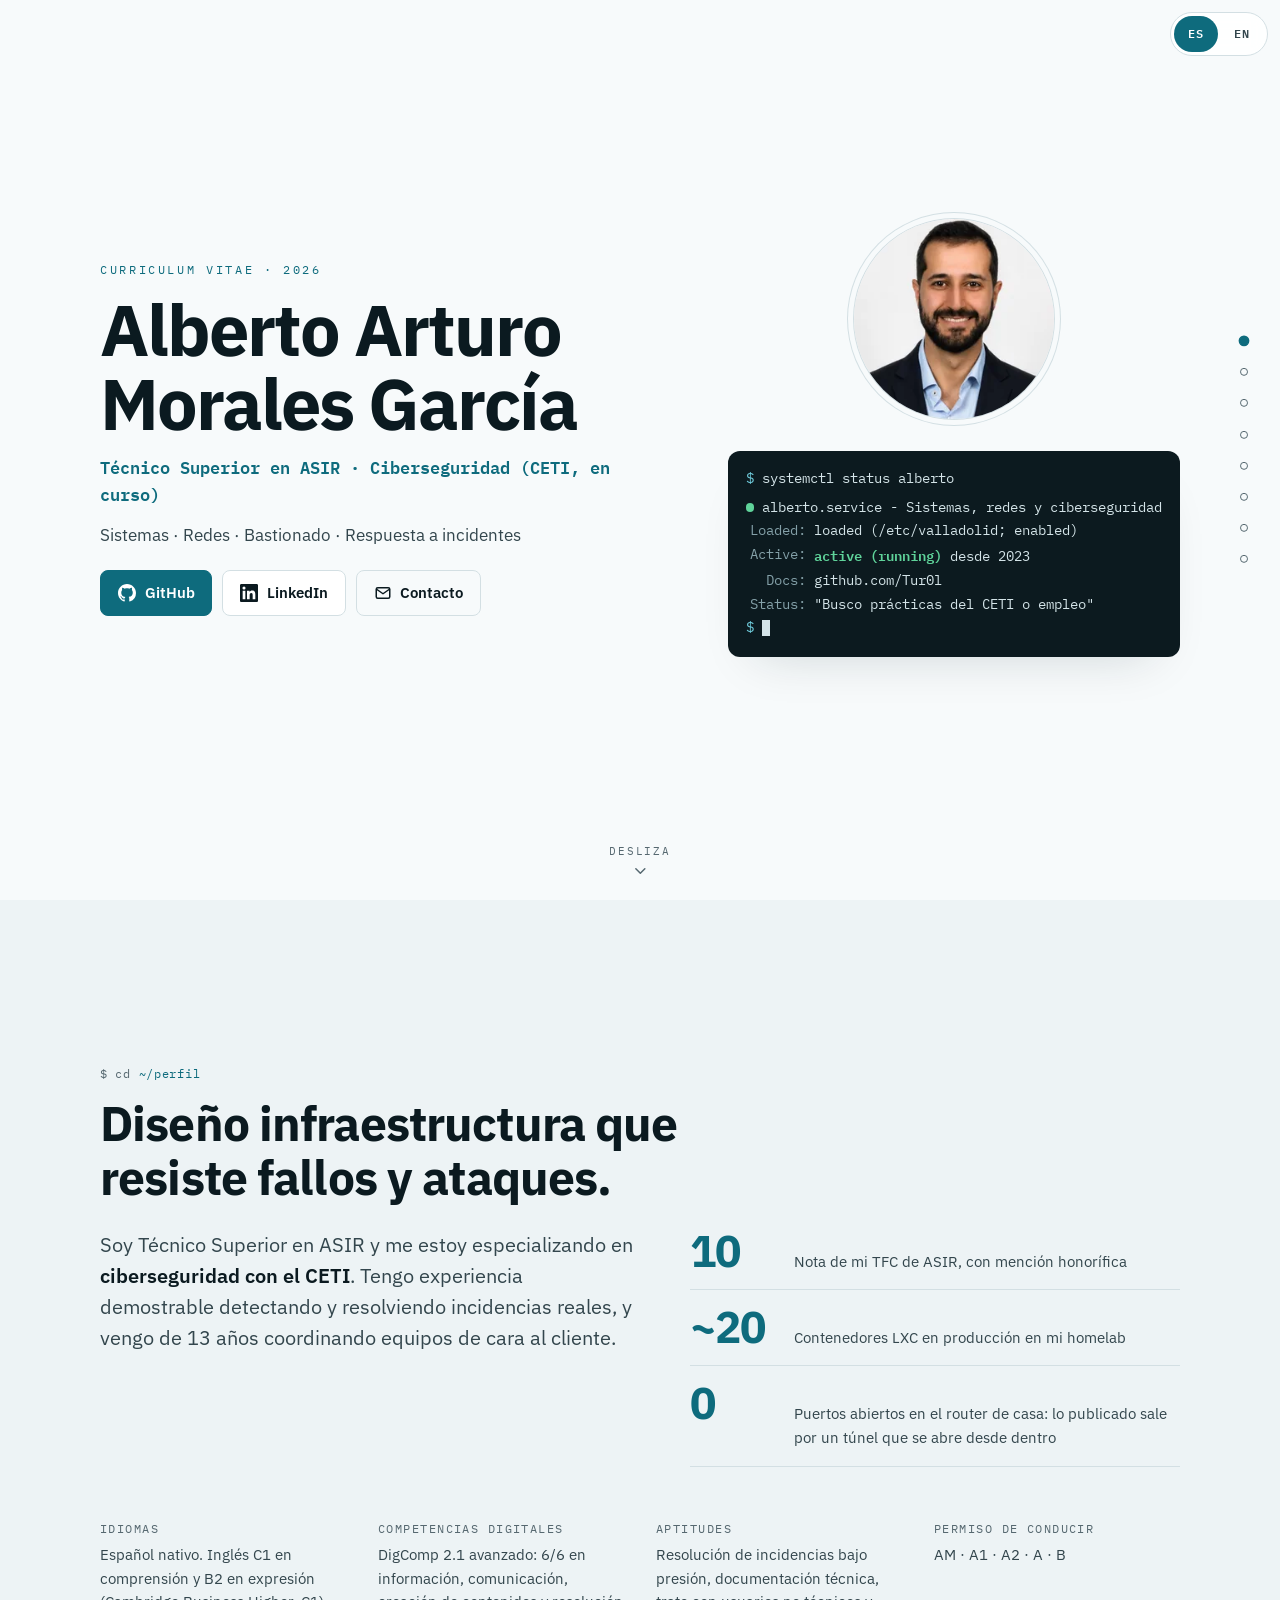
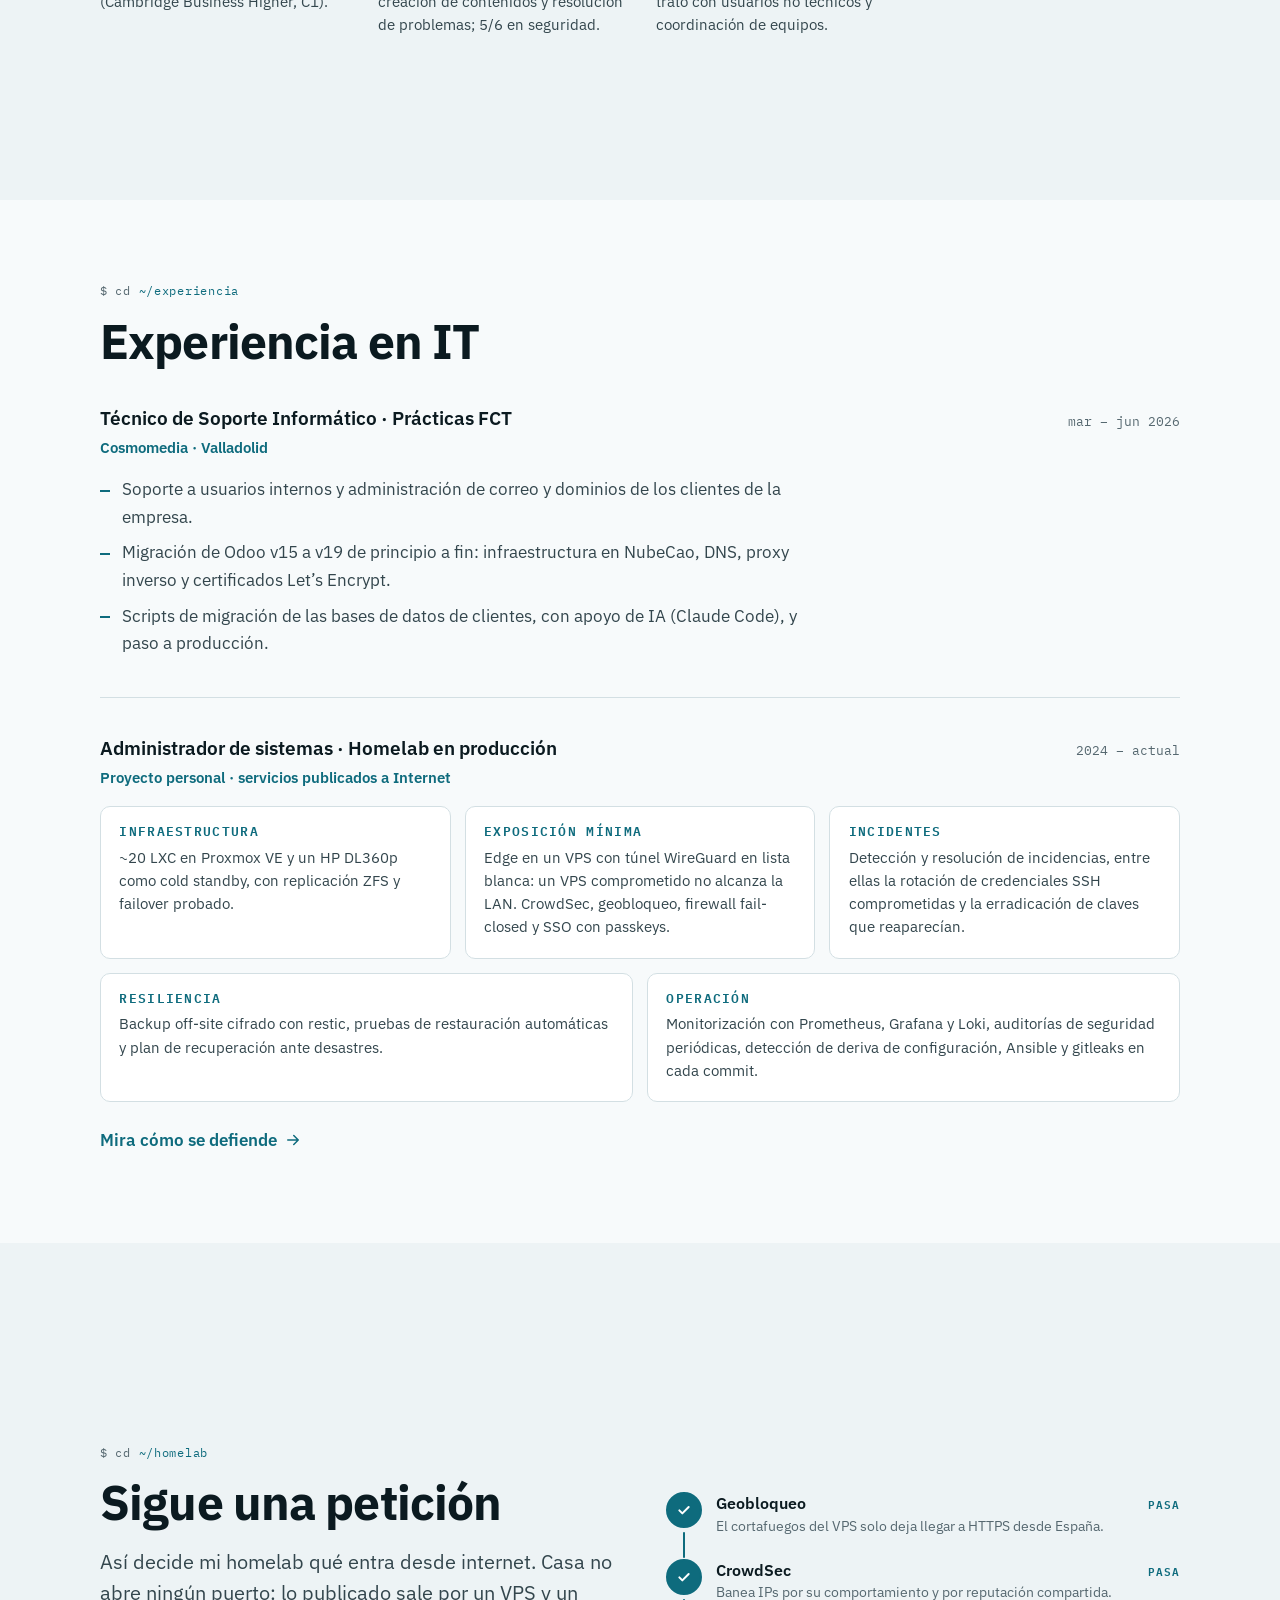
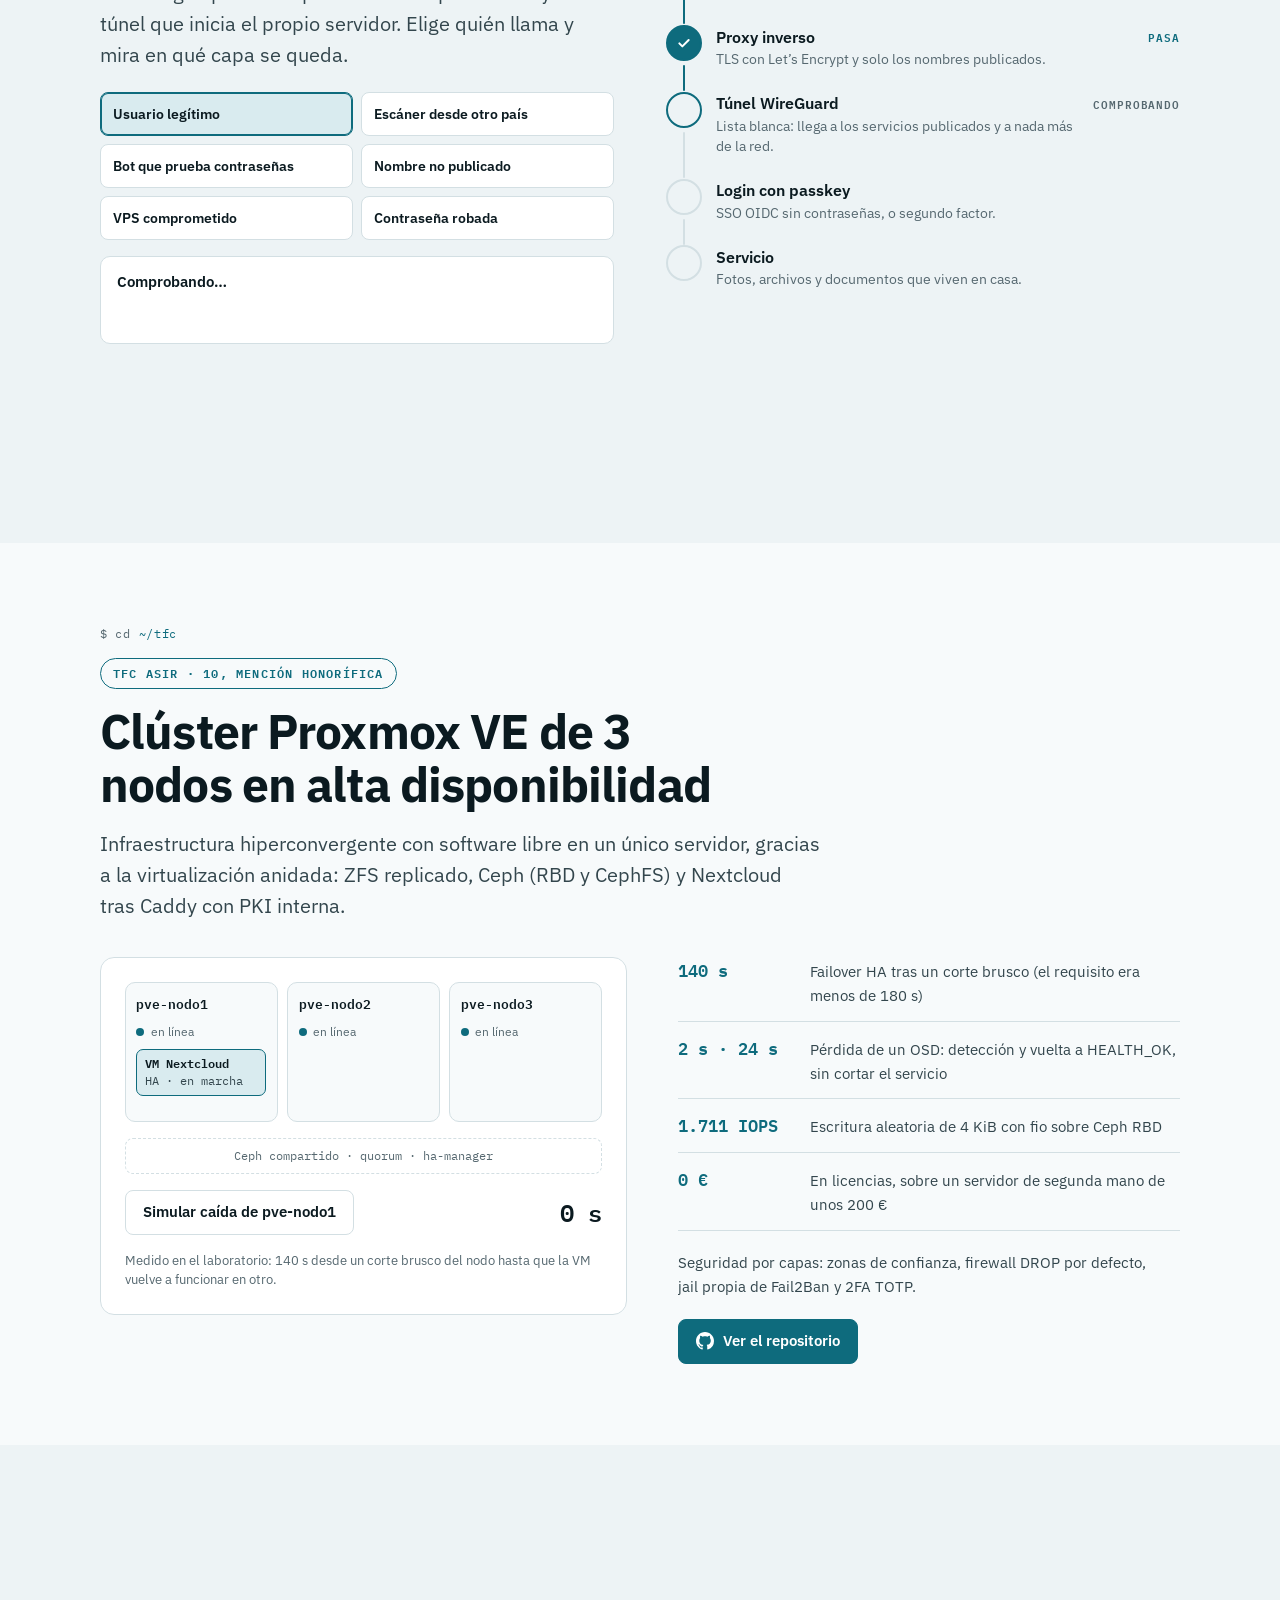
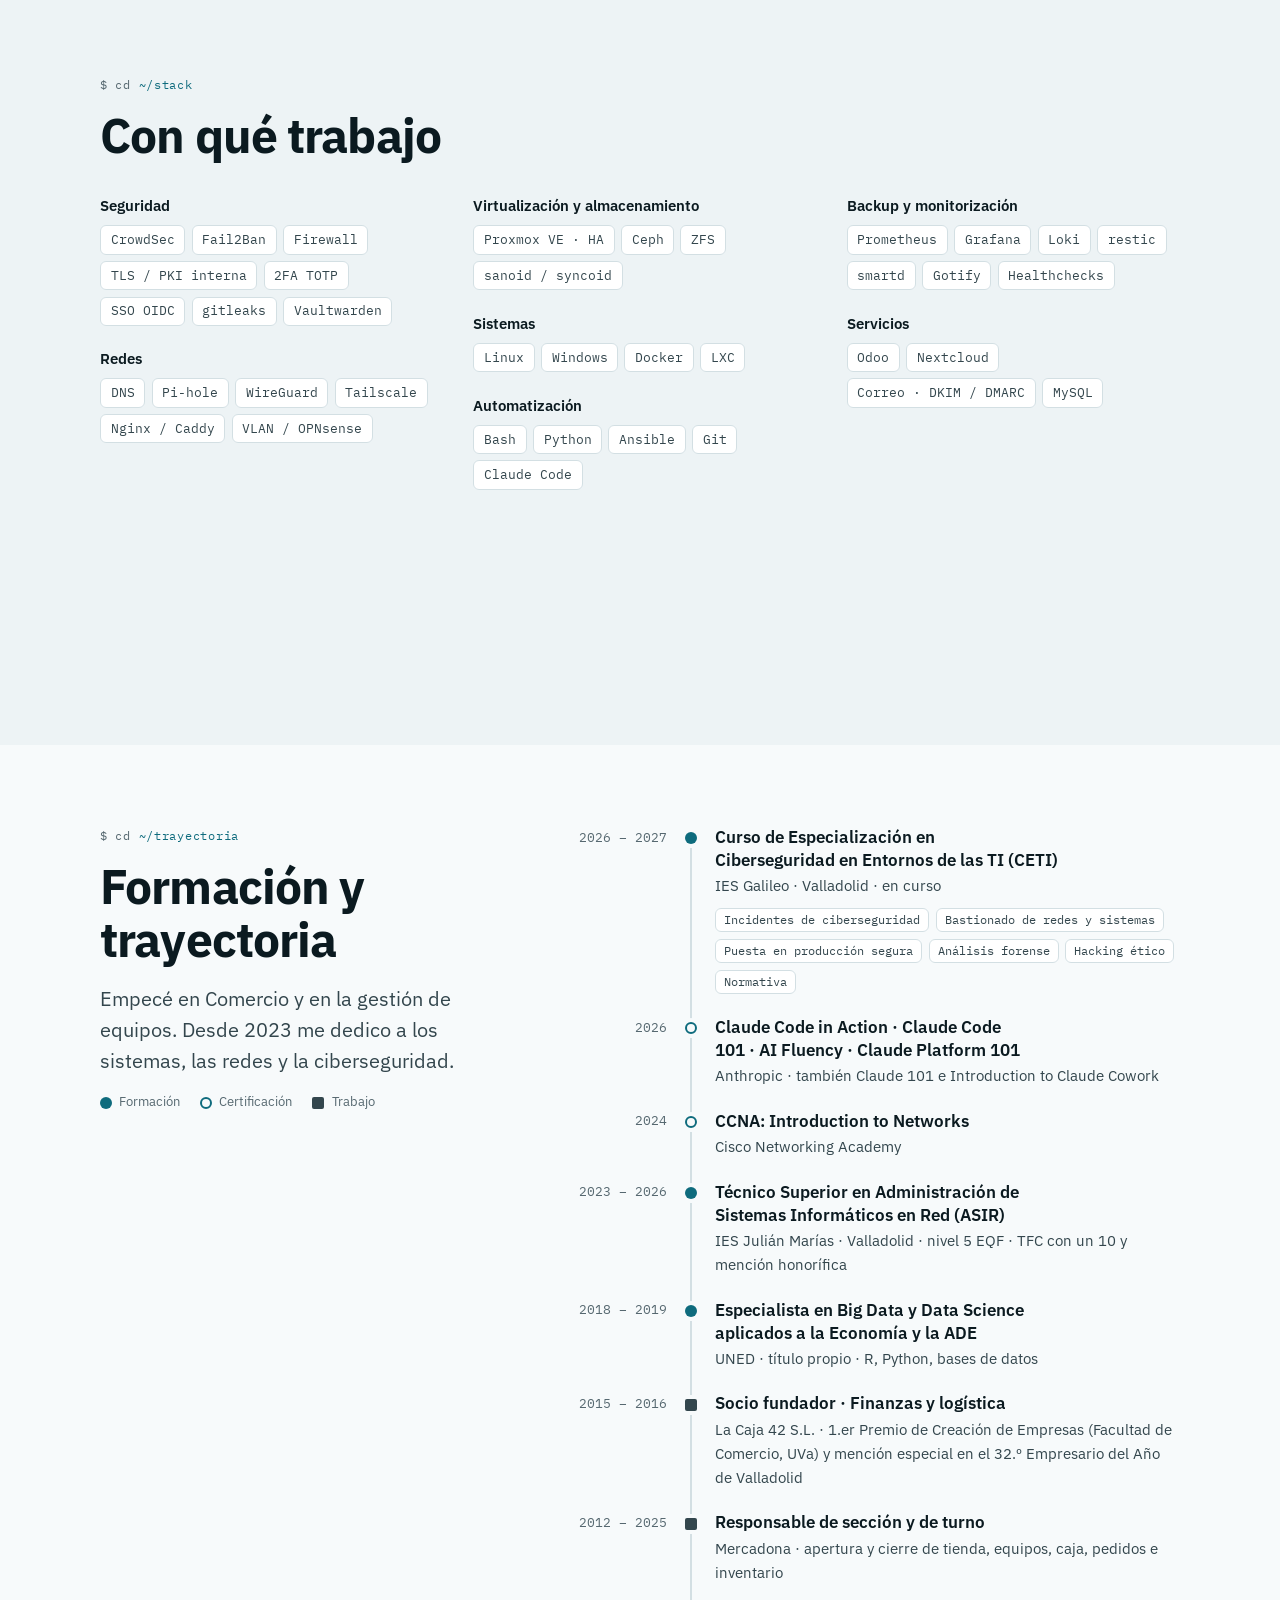
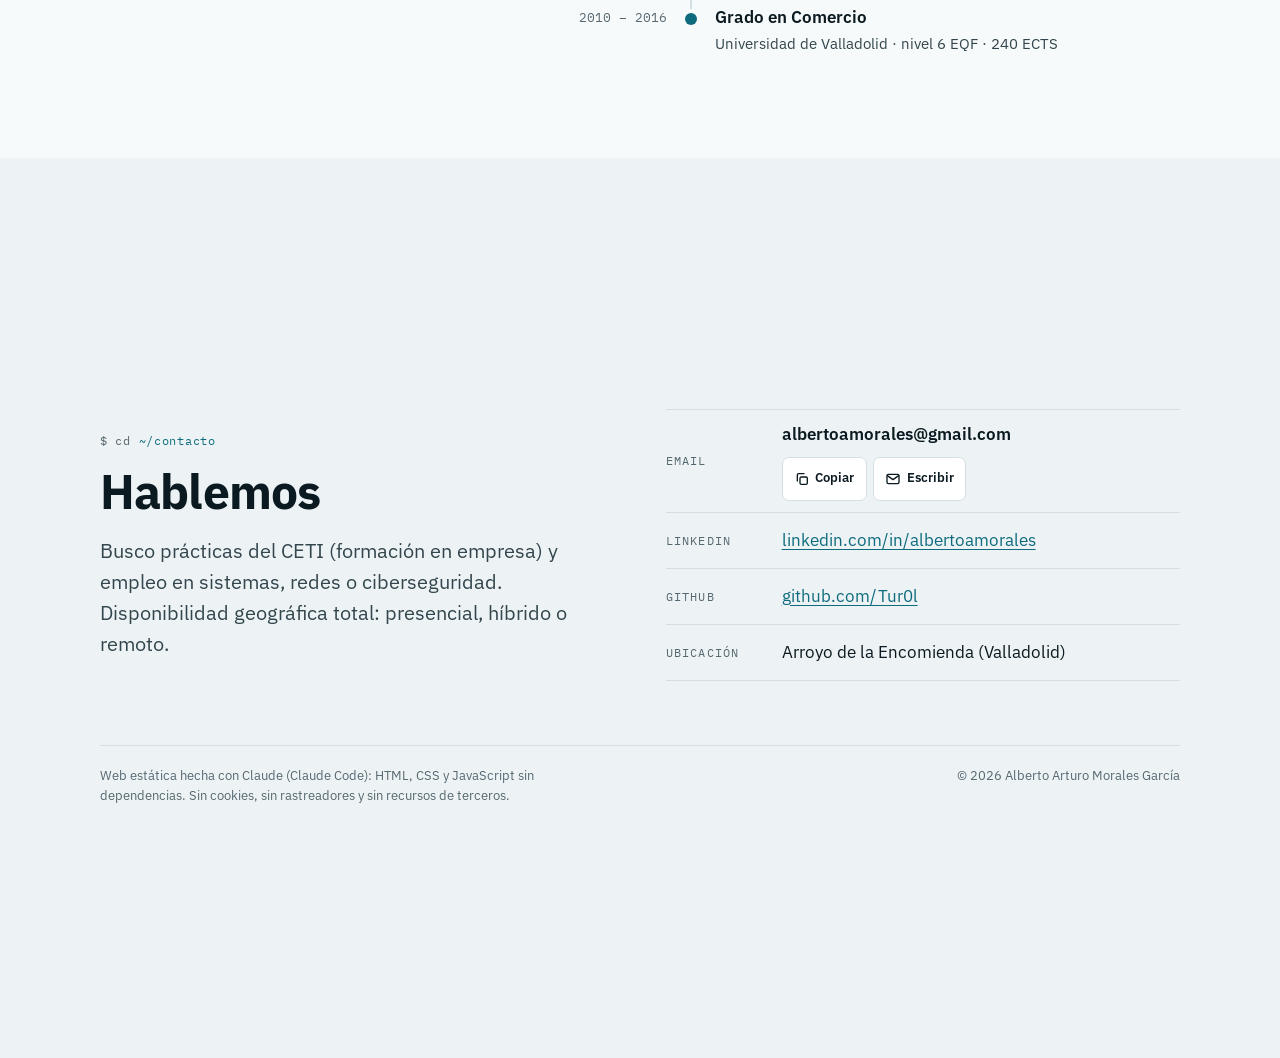
==== commit d178442c: "fix: la web está hecha con Claude, no a mano El pie y el README decían «hecha a mano» / «handwritten" ====
--- a/site/index.html
+++ b/site/index.html
@@ -331,8 +331,8 @@
       </ul>
     </div>
     <footer class="site-foot">
-      <p>Web estática hecha a mano con HTML, CSS y un poco de JavaScript propio. Sin cookies, sin rastreadores y sin recursos de terceros.</p>
-      <p>© 2026 Alberto Arturo Morales García · Hecha con Claude Code</p>
+      <p>Web estática hecha con Claude (Claude Code): HTML, CSS y JavaScript sin dependencias. Sin cookies, sin rastreadores y sin recursos de terceros.</p>
+      <p>© 2026 Alberto Arturo Morales García</p>
     </footer>
   </div>
 </section>
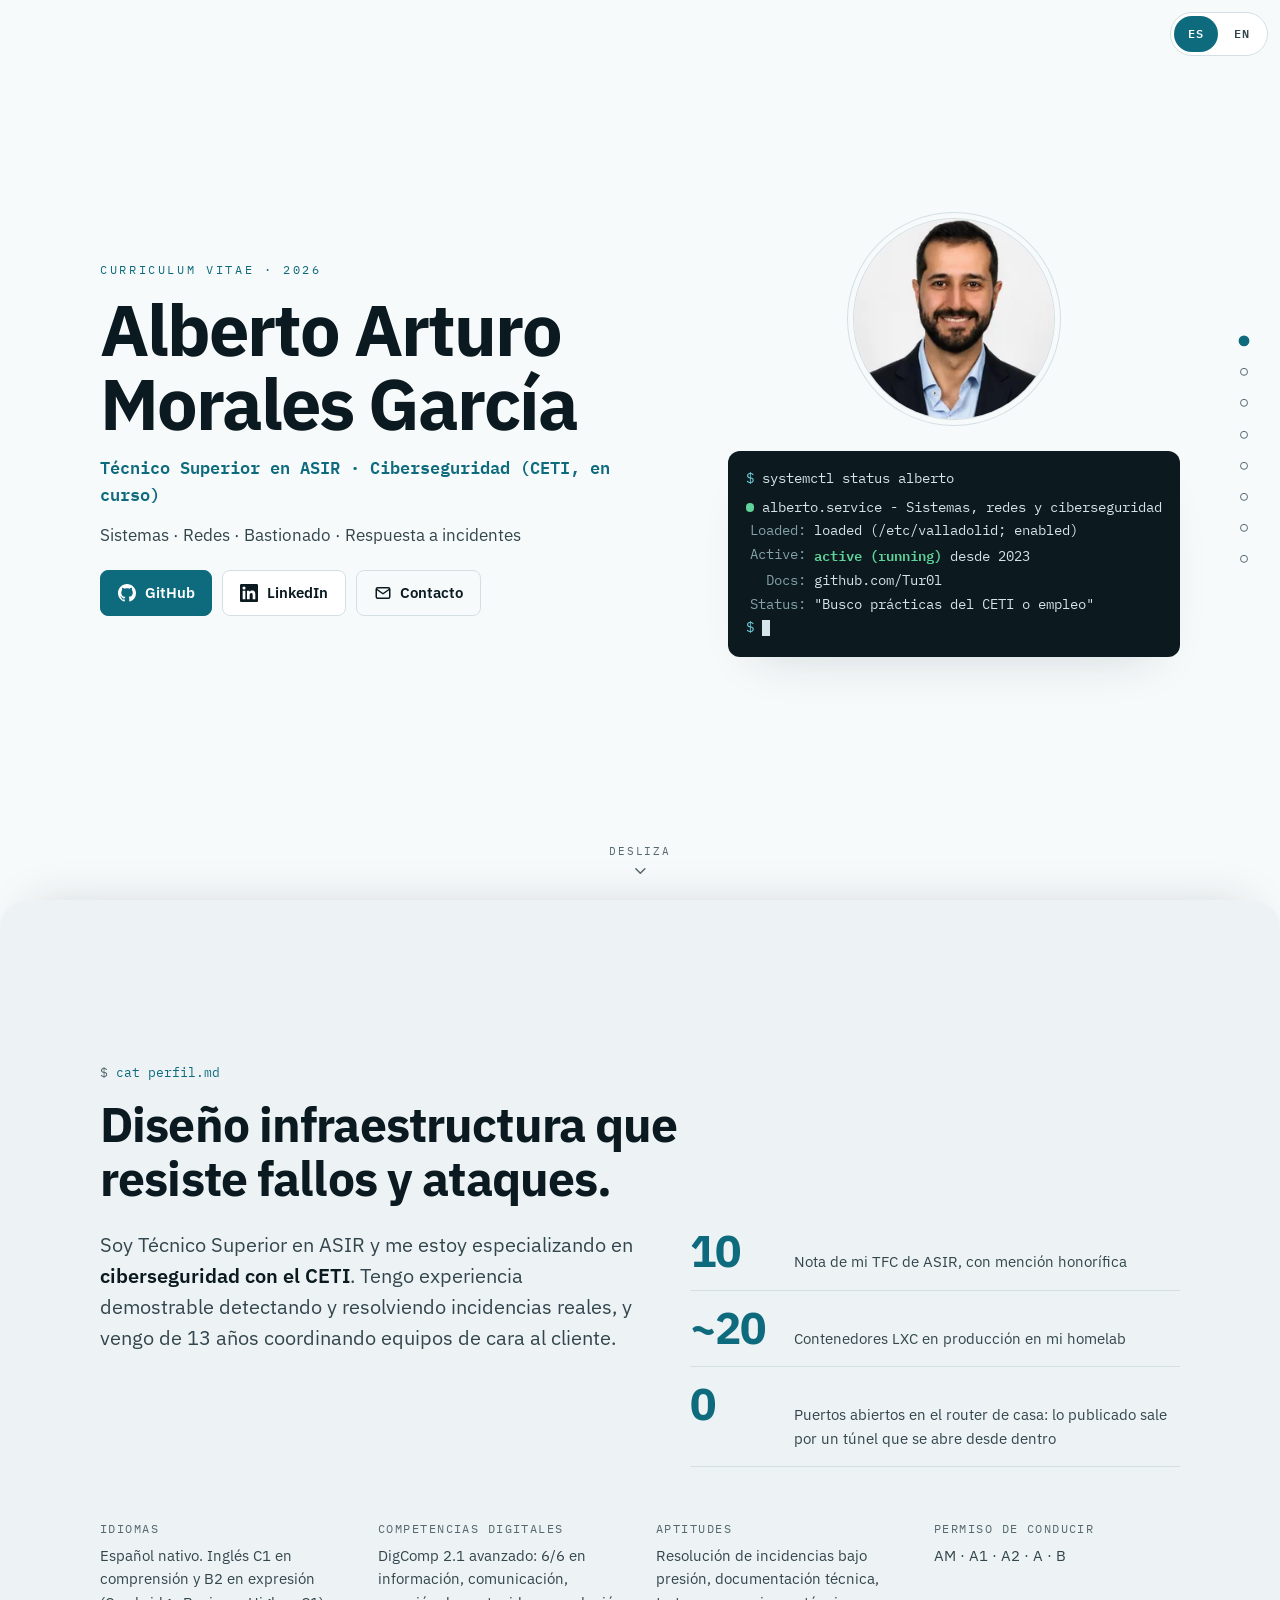
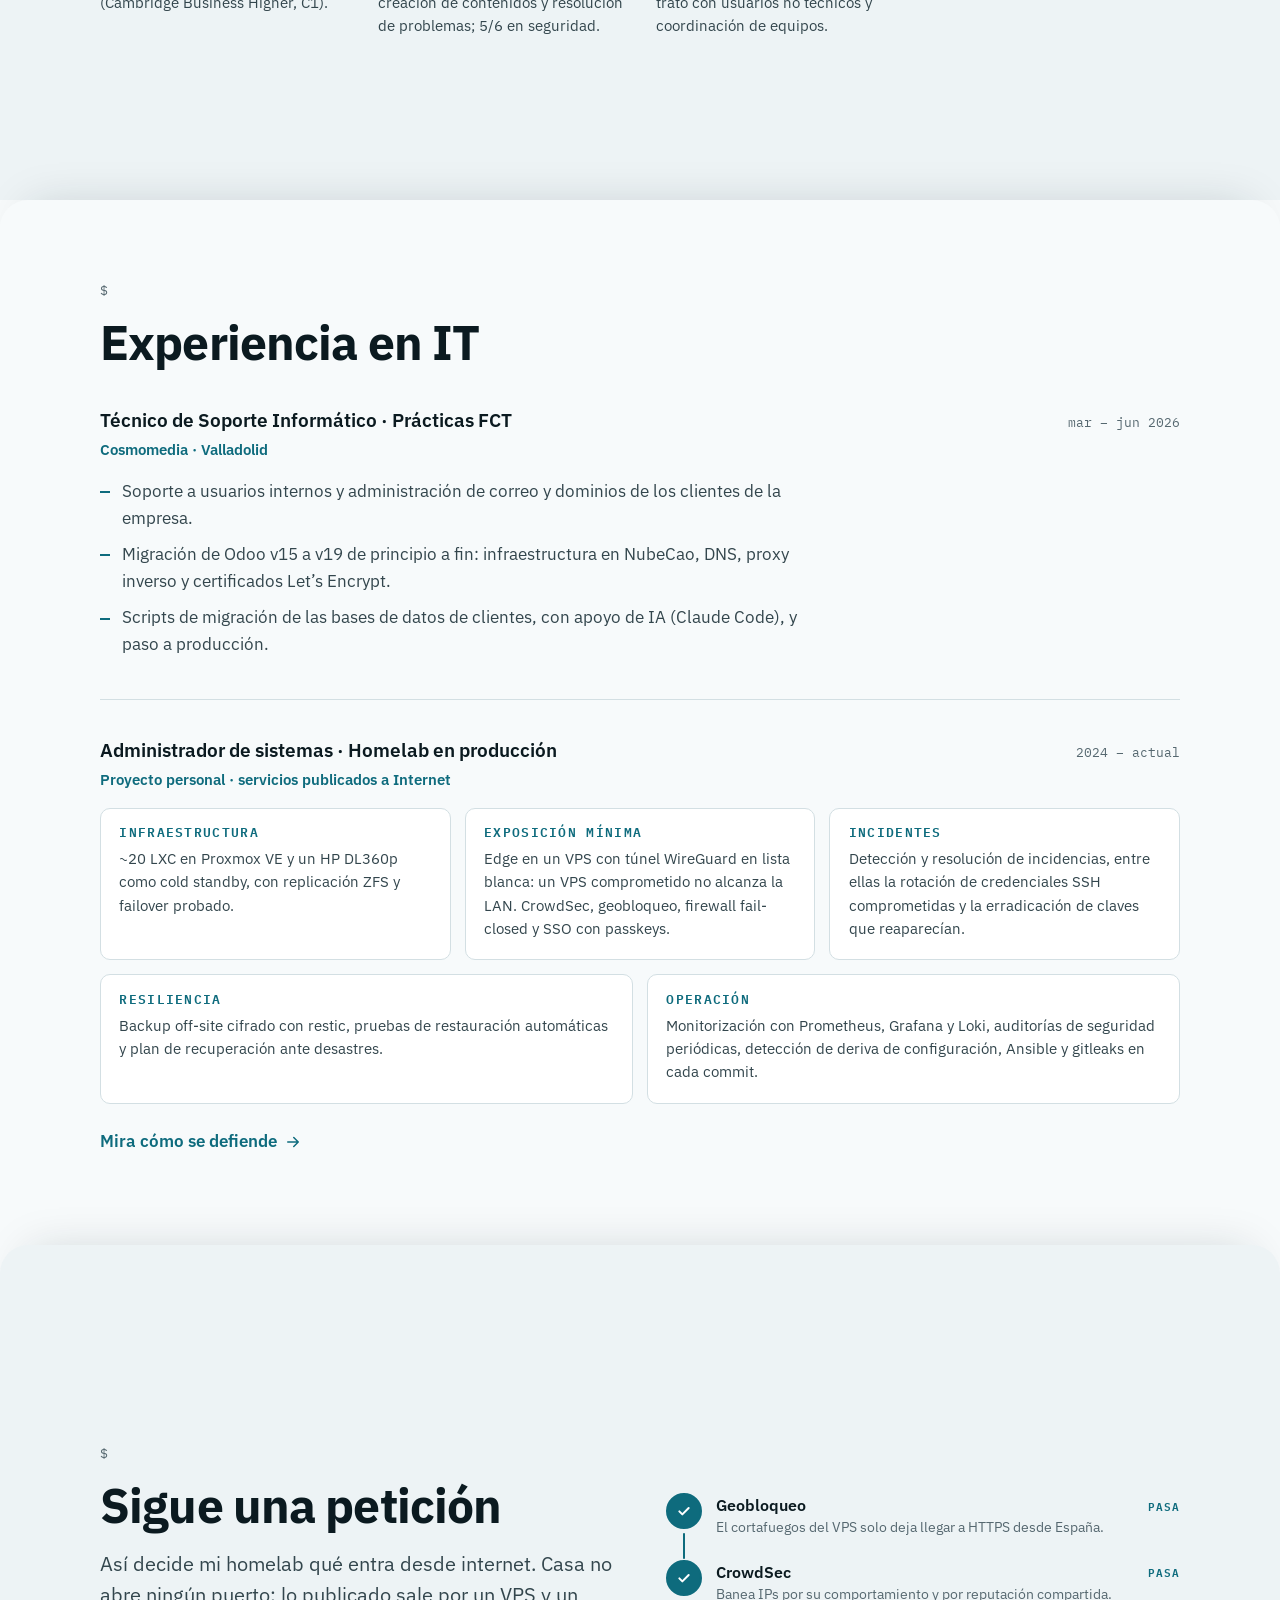
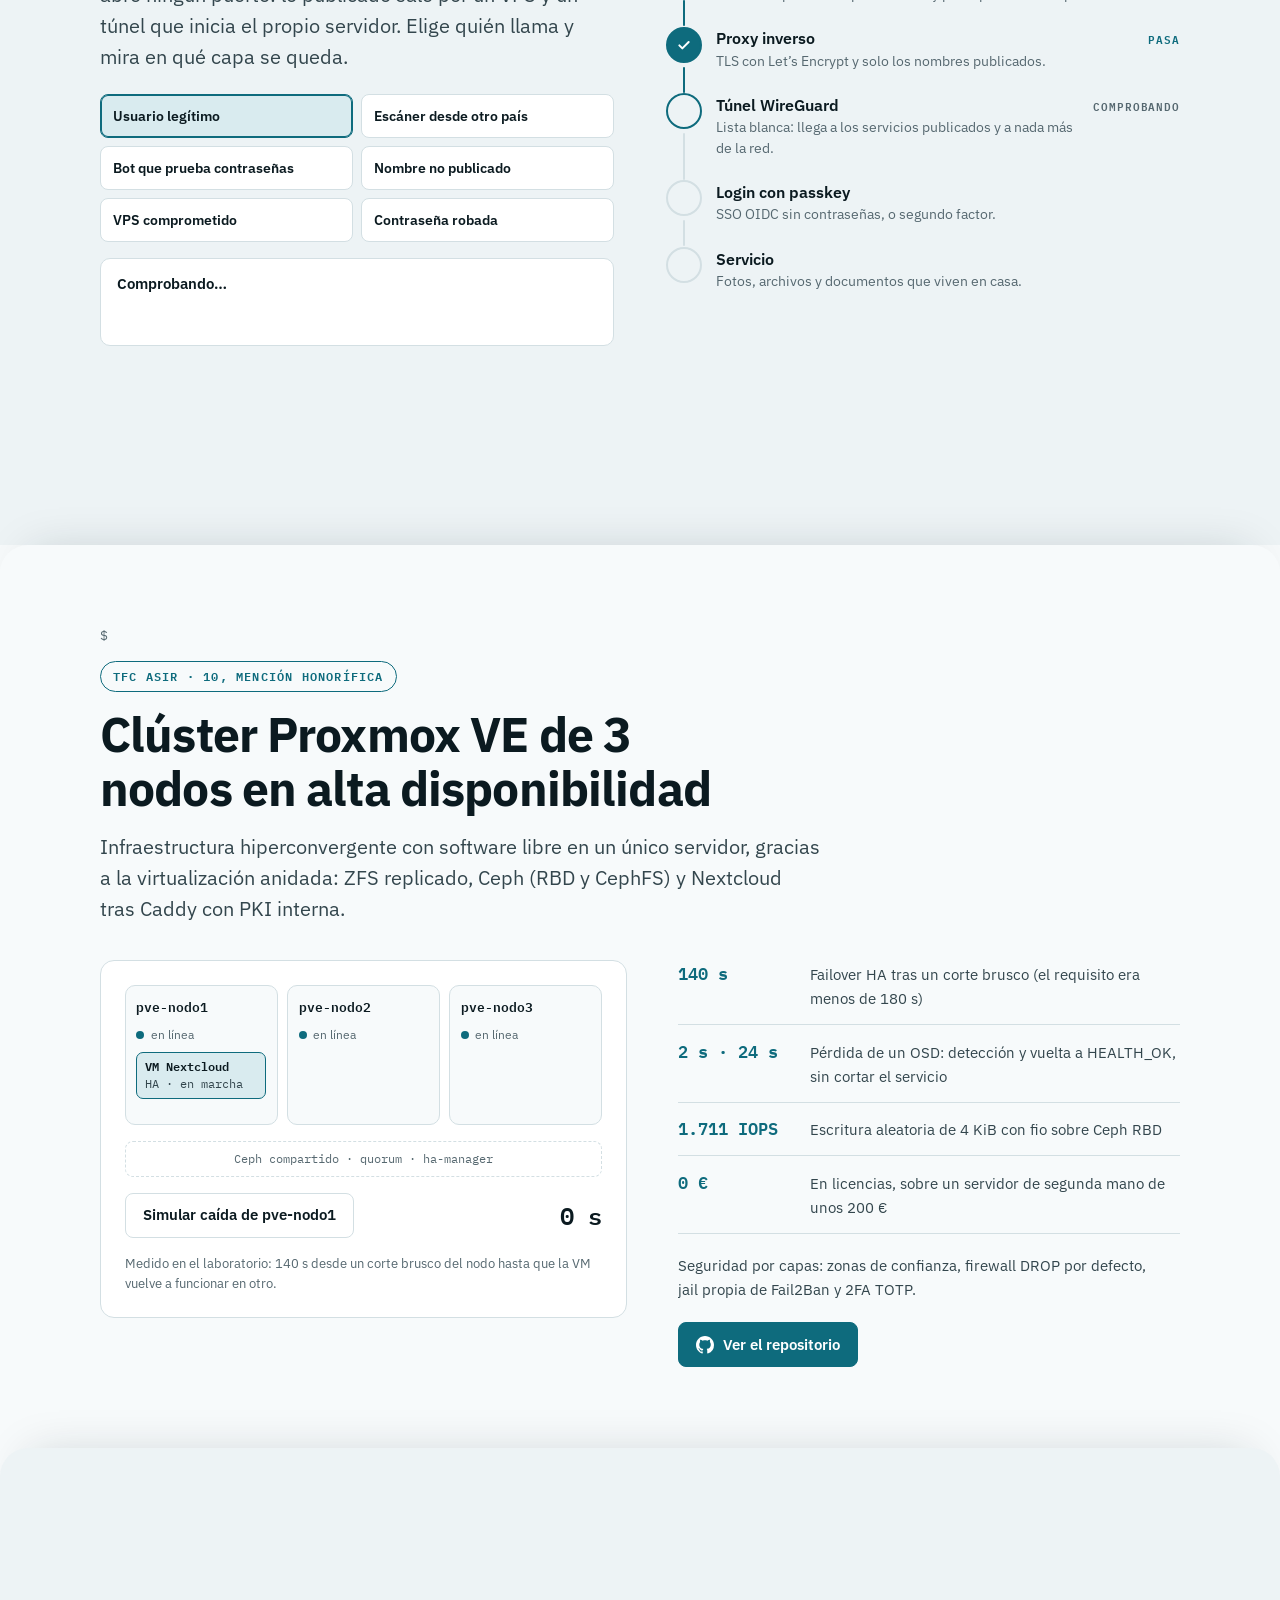
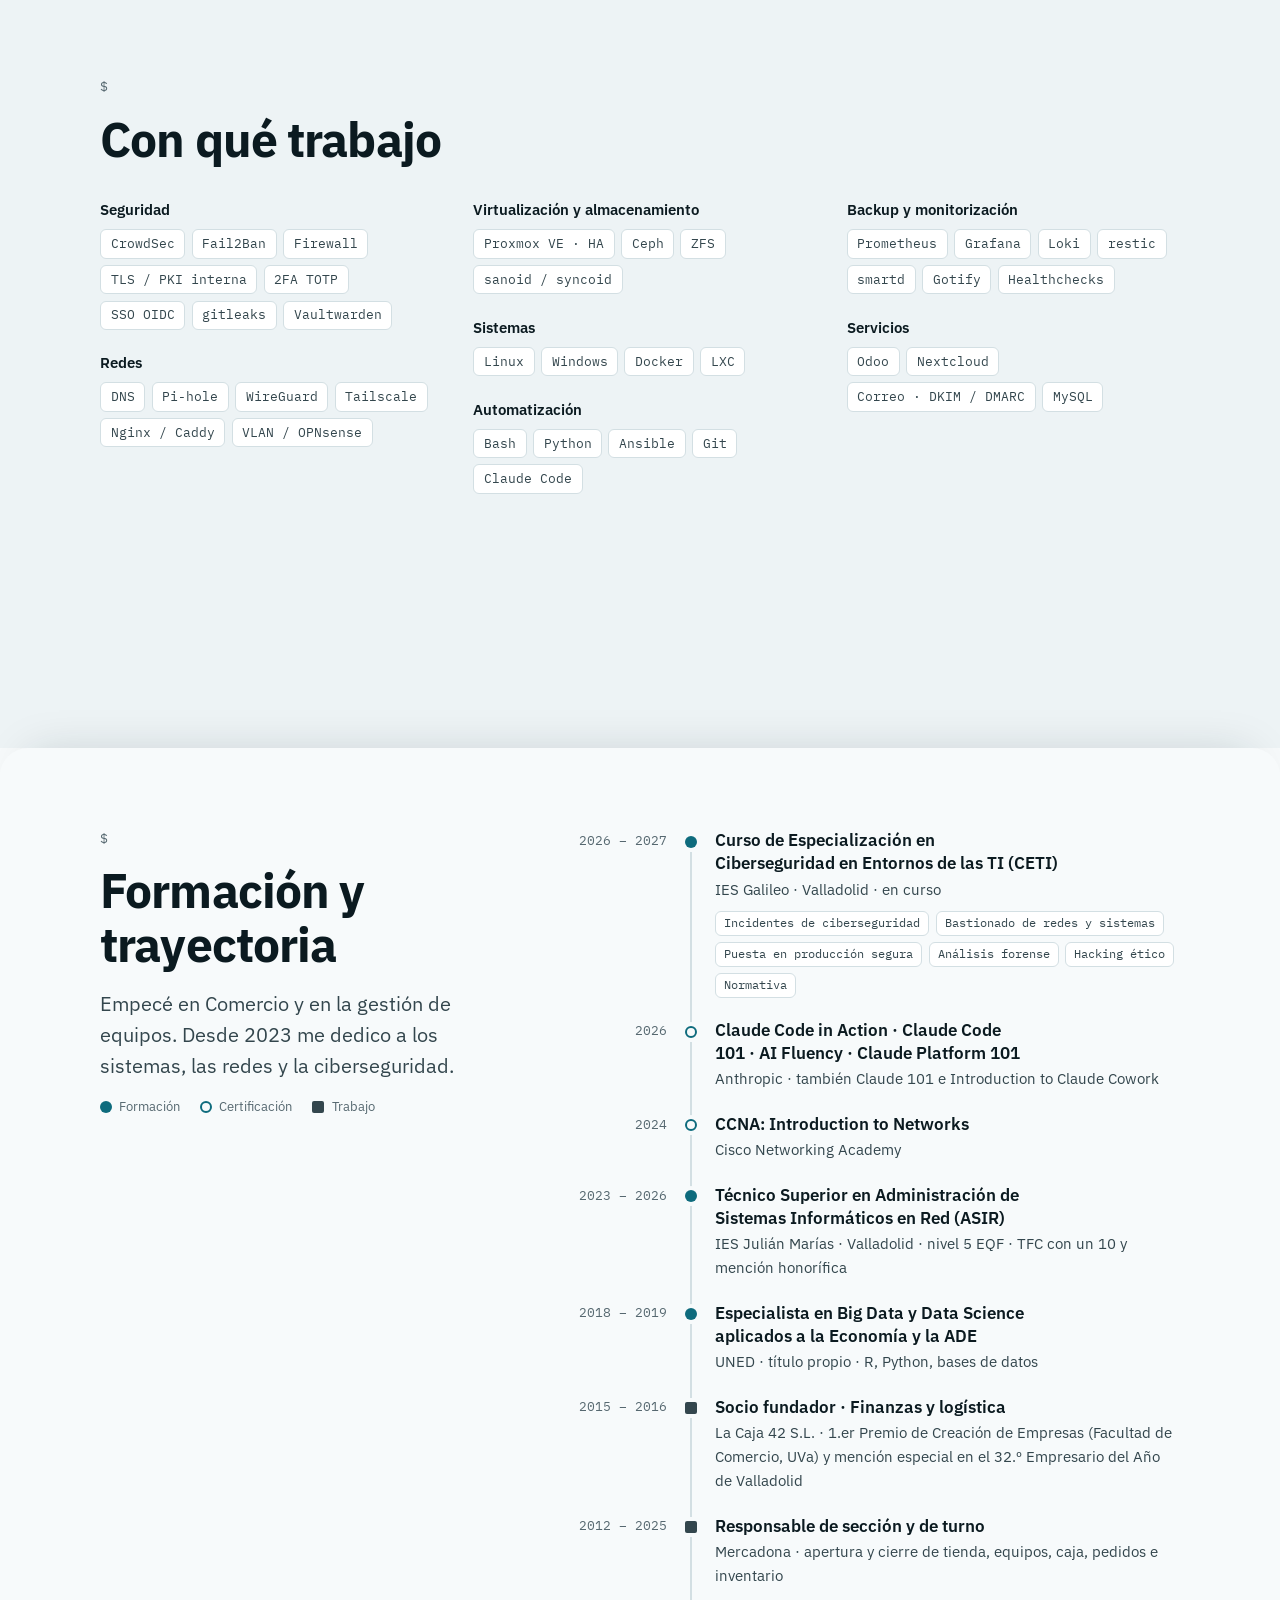
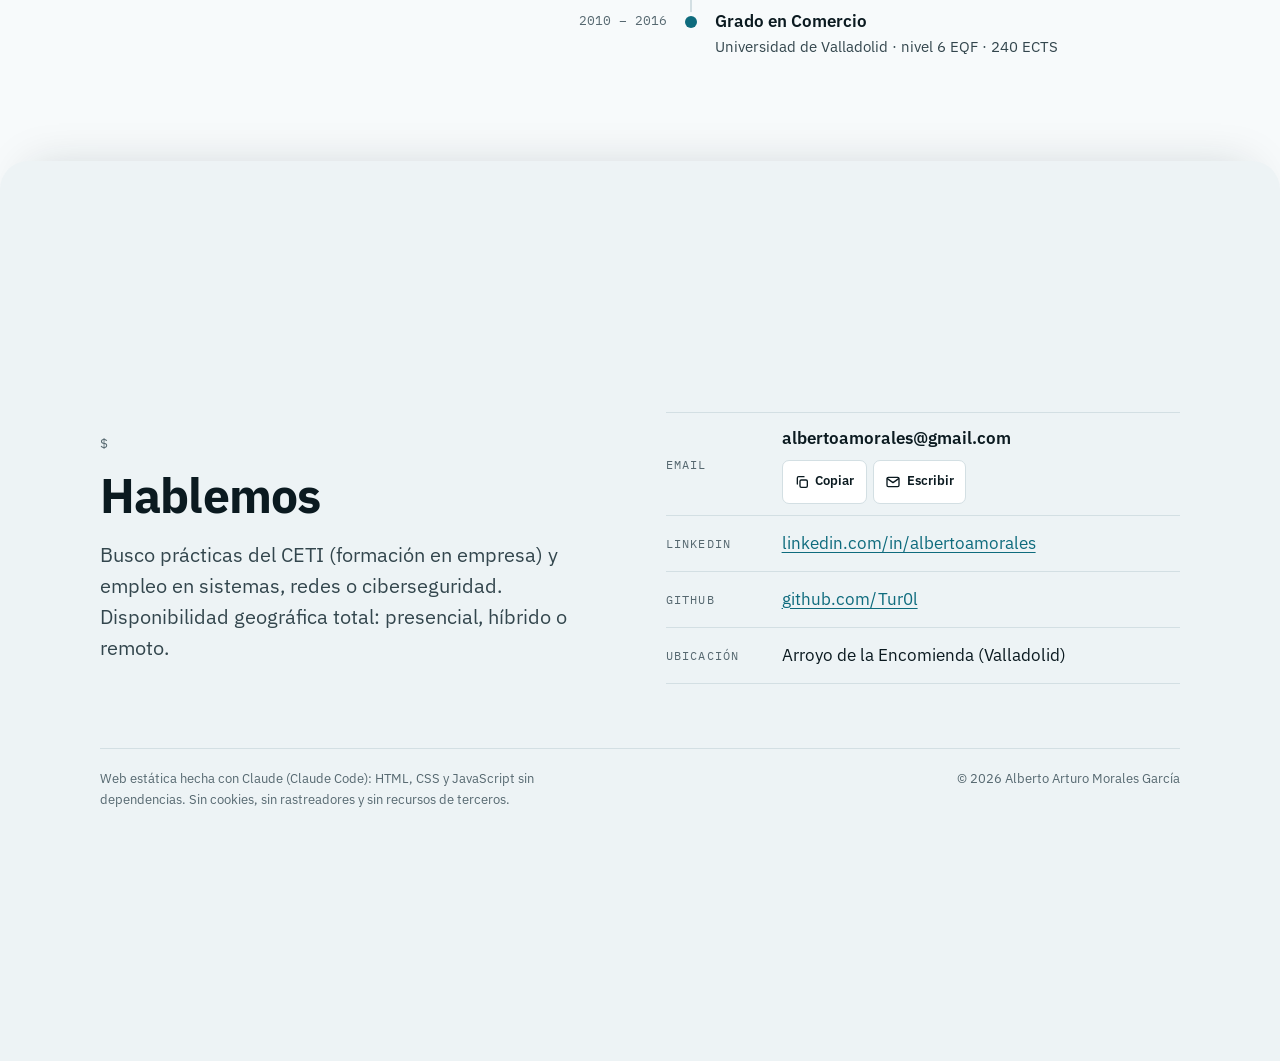
==== commit df50a82b: "feat: scroll en baraja y una orden de terminal por diapositiva Cada diapositiva se queda pegada y la" ====
--- a/site/index.html
+++ b/site/index.html
@@ -99,7 +99,7 @@
 
 <section id="perfil" class="slide alt" aria-labelledby="perfil-t">
   <div class="wrap">
-    <p class="path" aria-hidden="true">~/perfil</p>
+    <p class="cmd" aria-hidden="true"><span class="cmd-prompt">$</span><span class="cmd-text">cat perfil.md</span><span class="cmd-caret"></span></p>
     <h2 id="perfil-t" class="reveal">Diseño infraestructura que resiste fallos y ataques.</h2>
     <div class="perfil-grid">
       <p class="lead reveal">Soy Técnico Superior en ASIR y me estoy especializando en <strong>ciberseguridad con el CETI</strong>. Tengo experiencia demostrable detectando y resolviendo incidencias reales, y vengo de 13 años coordinando equipos de cara al cliente.</p>
@@ -120,7 +120,7 @@
 
 <section id="experiencia" class="slide" aria-labelledby="exp-t">
   <div class="wrap">
-    <p class="path" aria-hidden="true">~/experiencia</p>
+    <p class="cmd" aria-hidden="true"><span class="cmd-prompt">$</span><span class="cmd-text">ls -l experiencia/</span><span class="cmd-caret"></span></p>
     <h2 id="exp-t" class="reveal">Experiencia en IT</h2>
 
     <article class="job reveal">
@@ -158,7 +158,7 @@
 <section id="homelab" class="slide alt" aria-labelledby="sim-t">
   <div class="wrap sim">
     <div class="sim-intro">
-      <p class="path" aria-hidden="true">~/homelab</p>
+      <p class="cmd" aria-hidden="true"><span class="cmd-prompt">$</span><span class="cmd-text">./sigue-una-peticion.sh</span><span class="cmd-caret"></span></p>
       <h2 id="sim-t" class="reveal">Sigue una petición</h2>
       <p class="lead reveal">Así decide mi homelab qué entra desde internet. Casa no abre ningún puerto: lo publicado sale por un VPS y un túnel que inicia el propio servidor. Elige quién llama y mira en qué capa se queda.</p>
       <div class="sim-picker" role="group" aria-label="Quién llama" hidden>
@@ -184,7 +184,7 @@
 
 <section id="tfc" class="slide" aria-labelledby="tfc-t">
   <div class="wrap">
-    <p class="path" aria-hidden="true">~/tfc</p>
+    <p class="cmd" aria-hidden="true"><span class="cmd-prompt">$</span><span class="cmd-text">ha-manager status</span><span class="cmd-caret"></span></p>
     <p class="badge reveal">TFC ASIR · 10, mención honorífica</p>
     <h2 id="tfc-t" class="reveal">Clúster Proxmox VE de 3 nodos en alta disponibilidad</h2>
     <p class="lead reveal">Infraestructura hiperconvergente con software libre en un único servidor, gracias a la virtualización anidada: ZFS replicado, Ceph (RBD y CephFS) y Nextcloud tras Caddy con PKI interna.</p>
@@ -218,7 +218,7 @@
 
 <section id="stack" class="slide alt" aria-labelledby="stack-t">
   <div class="wrap">
-    <p class="path" aria-hidden="true">~/stack</p>
+    <p class="cmd" aria-hidden="true"><span class="cmd-prompt">$</span><span class="cmd-text">apt list --installed</span><span class="cmd-caret"></span></p>
     <h2 id="stack-t" class="reveal">Con qué trabajo</h2>
     <div class="stack">
       <div class="stack-group reveal"><h3>Seguridad</h3><ul class="tags"><li>CrowdSec</li><li>Fail2Ban</li><li>Firewall</li><li>TLS / PKI interna</li><li>2FA TOTP</li><li>SSO OIDC</li><li>gitleaks</li><li>Vaultwarden</li></ul></div>
@@ -235,7 +235,7 @@
 <section id="trayectoria" class="slide" aria-labelledby="tray-t">
   <div class="wrap tray">
     <div class="tray-intro">
-      <p class="path" aria-hidden="true">~/trayectoria</p>
+      <p class="cmd" aria-hidden="true"><span class="cmd-prompt">$</span><span class="cmd-text">git log --oneline</span><span class="cmd-caret"></span></p>
       <h2 id="tray-t" class="reveal">Formación y trayectoria</h2>
       <p class="lead reveal">Empecé en Comercio y en la gestión de equipos. Desde 2023 me dedico a los sistemas, las redes y la ciberseguridad.</p>
       <ul class="legend reveal">
@@ -310,7 +310,7 @@
   <div class="wrap">
     <div class="contact">
       <div class="contact-intro">
-        <p class="path" aria-hidden="true">~/contacto</p>
+        <p class="cmd" aria-hidden="true"><span class="cmd-prompt">$</span><span class="cmd-text">finger alberto</span><span class="cmd-caret"></span></p>
         <h2 id="contacto-t" class="reveal">Hablemos</h2>
         <p class="lead reveal">Busco prácticas del CETI (formación en empresa) y empleo en sistemas, redes o ciberseguridad. Disponibilidad geográfica total: presencial, híbrido o remoto.</p>
       </div>
--- a/site/assets/css/style.css
+++ b/site/assets/css/style.css
@@ -129,8 +129,13 @@
   align-content: center;
   padding-block: clamp(4rem, 9vh, 7rem);
   scroll-snap-align: start;
+  background: var(--paper);
 }
 .slide.alt { background: var(--paper-2); }
+section[tabindex="-1"]:focus { outline: none; }
+/* Con JS, el imán del scroll va en los marcadores (posición real de cada diapositiva) */
+.slide-mark { height: 1px; margin-bottom: -1px; scroll-snap-align: start; }
+.js main > .slide { scroll-snap-align: none; }
 .wrap {
   width: 100%;
   max-width: calc(1080px + var(--gutter-l) + var(--gutter-r));
@@ -141,6 +146,11 @@
 
 .path { font-family: var(--f-mono); font-size: var(--fs-label); letter-spacing: .06em; color: var(--accent); margin-bottom: .9rem; }
 .path::before { content: "$ cd "; color: var(--muted); }
+/* Orden de terminal de cada diapositiva: se escribe sola al llegar (ver .anim más abajo) */
+.cmd { display: flex; align-items: center; min-height: 1.5em; margin-bottom: .9rem; font-family: var(--f-mono); font-size: .8125rem; color: var(--accent); white-space: nowrap; }
+.cmd-prompt { margin-right: 1ch; color: var(--muted); }
+.cmd-text { display: inline-block; overflow: hidden; white-space: nowrap; }
+.cmd-caret { display: inline-block; width: .55em; height: 1.15em; margin-left: .2ch; background: var(--accent); opacity: 0; }
 h2 { font-size: var(--fs-h2); letter-spacing: -.018em; max-width: 24ch; }
 .lead { font-size: clamp(1.0625rem, 1rem + .35vw, 1.25rem); line-height: 1.55; color: var(--ink-2); max-width: 60ch; }
 .lead strong { color: var(--ink); }
@@ -152,8 +162,7 @@
   position: fixed; z-index: 25;
   top: calc(.75rem + env(safe-area-inset-top, 0px)); right: max(.75rem, env(safe-area-inset-right, 0px));
   display: flex; gap: 2px; padding: 3px; border-radius: 999px;
-  background: color-mix(in srgb, var(--surface) 88%, transparent); border: 1px solid var(--line);
-  -webkit-backdrop-filter: blur(8px); backdrop-filter: blur(8px);
+  background: color-mix(in srgb, var(--surface) 94%, transparent); border: 1px solid var(--line);
 }
 .lang a {
   display: grid; place-items: center; min-width: 2.75rem; height: 2.25rem; border-radius: 999px;
@@ -321,7 +330,7 @@
 /* Simulador: sigue una petición */
 .sim { display: grid; gap: clamp(1.5rem, 4vw, 3.5rem); }
 .sim-intro { display: grid; gap: 1rem; align-content: start; min-width: 0; }
-.sim-intro .path { margin-bottom: -.1rem; }
+.sim-intro .cmd { margin-bottom: -.1rem; }
 .sim-picker { display: grid; grid-template-columns: repeat(2, minmax(0, 1fr)); gap: .5rem; margin-top: .35rem; }
 .sim-picker button {
   min-height: 44px; padding: .5rem .75rem; text-align: left;
@@ -440,7 +449,7 @@
 /* Trayectoria */
 .tray { display: grid; gap: clamp(1.5rem, 4vw, 3.5rem); }
 .tray-intro { display: grid; gap: 1rem; align-content: start; }
-.tray-intro .path { margin-bottom: -.1rem; }
+.tray-intro .cmd { margin-bottom: -.1rem; }
 @media (min-width: 960px) {
   .tray { grid-template-columns: minmax(0, .8fr) minmax(0, 1.2fr); align-items: start; }
   .tray-intro { position: sticky; top: 6rem; }
@@ -470,7 +479,7 @@
 /* Contacto */
 .contact { display: grid; gap: clamp(1.5rem, 4vw, 3.5rem); }
 .contact-intro { display: grid; gap: 1rem; align-content: start; }
-.contact-intro .path { margin-bottom: -.1rem; }
+.contact-intro .cmd { margin-bottom: -.1rem; }
 @media (min-width: 900px) { .contact { grid-template-columns: minmax(0, 1fr) minmax(0, 1fr); align-items: center; } }
 .contact-list { display: grid; border-top: 1px solid var(--line); min-width: 0; }
 .contact-list li { display: grid; grid-template-columns: 6.25rem minmax(0, 1fr); gap: .5rem 1rem; align-items: center; min-height: 3.5rem; padding-block: .7rem; border-bottom: 1px solid var(--line); }
@@ -515,7 +524,19 @@
   .caret { animation: blink 1.1s steps(1) 2s infinite; }
   .next .ic { animation: nudge 2.2s ease-in-out infinite; }
   .js .reveal.is-in { animation: rise .7s var(--ease) var(--d, 0ms) both; }
-}
+
+  /* Órdenes de terminal: se escriben letra a letra al llegar a cada diapositiva */
+  .anim .cmd-text { width: 0; }
+  .anim .cmd.on .cmd-text { animation: type-cmd calc(var(--n, 16) * 38ms) steps(var(--n, 16), end) forwards; }
+  .anim .cmd.on .cmd-caret { animation: caret-blink .55s step-end 6; }
+
+  /* Baraja: cada diapositiva se queda pegada y la siguiente sube por encima */
+  .deck { scroll-snap-type: none; }
+  .deck main > .slide { position: sticky; top: min(0px, calc(100svh - var(--h, 100svh))); }
+  .deck main > .slide:not(:first-of-type) { border-radius: 28px 28px 0 0; box-shadow: 0 -22px 44px -30px var(--shadow); }
+}
+@keyframes type-cmd { from { width: 0; } to { width: calc(var(--n, 16) * 1ch + 2px); } }
+@keyframes caret-blink { 0% { opacity: 1; } 50% { opacity: 0; } 100% { opacity: 0; } }
 
 @media (max-height: 640px), (max-width: 380px) { .next { display: none; } }
 
@@ -523,7 +544,9 @@
 @media print {
   html { scroll-snap-type: none; }
   .progress, .rail, .lang, .next, .skip, .sim-picker, .sim-result, .ha-controls, .cards-dots, .link-arrow, .email-actions { display: none !important; }
-  .slide { min-height: 0; padding-block: 1.25rem; break-inside: avoid; }
+  .slide { position: static !important; min-height: 0; padding-block: 1.25rem; break-inside: avoid; border-radius: 0 !important; box-shadow: none !important; }
+  .slide > .wrap { transform: none !important; opacity: 1 !important; }
+  .cmd-text { width: auto !important; }
   .slide.alt { background: none; }
   .term { box-shadow: none; }
 }
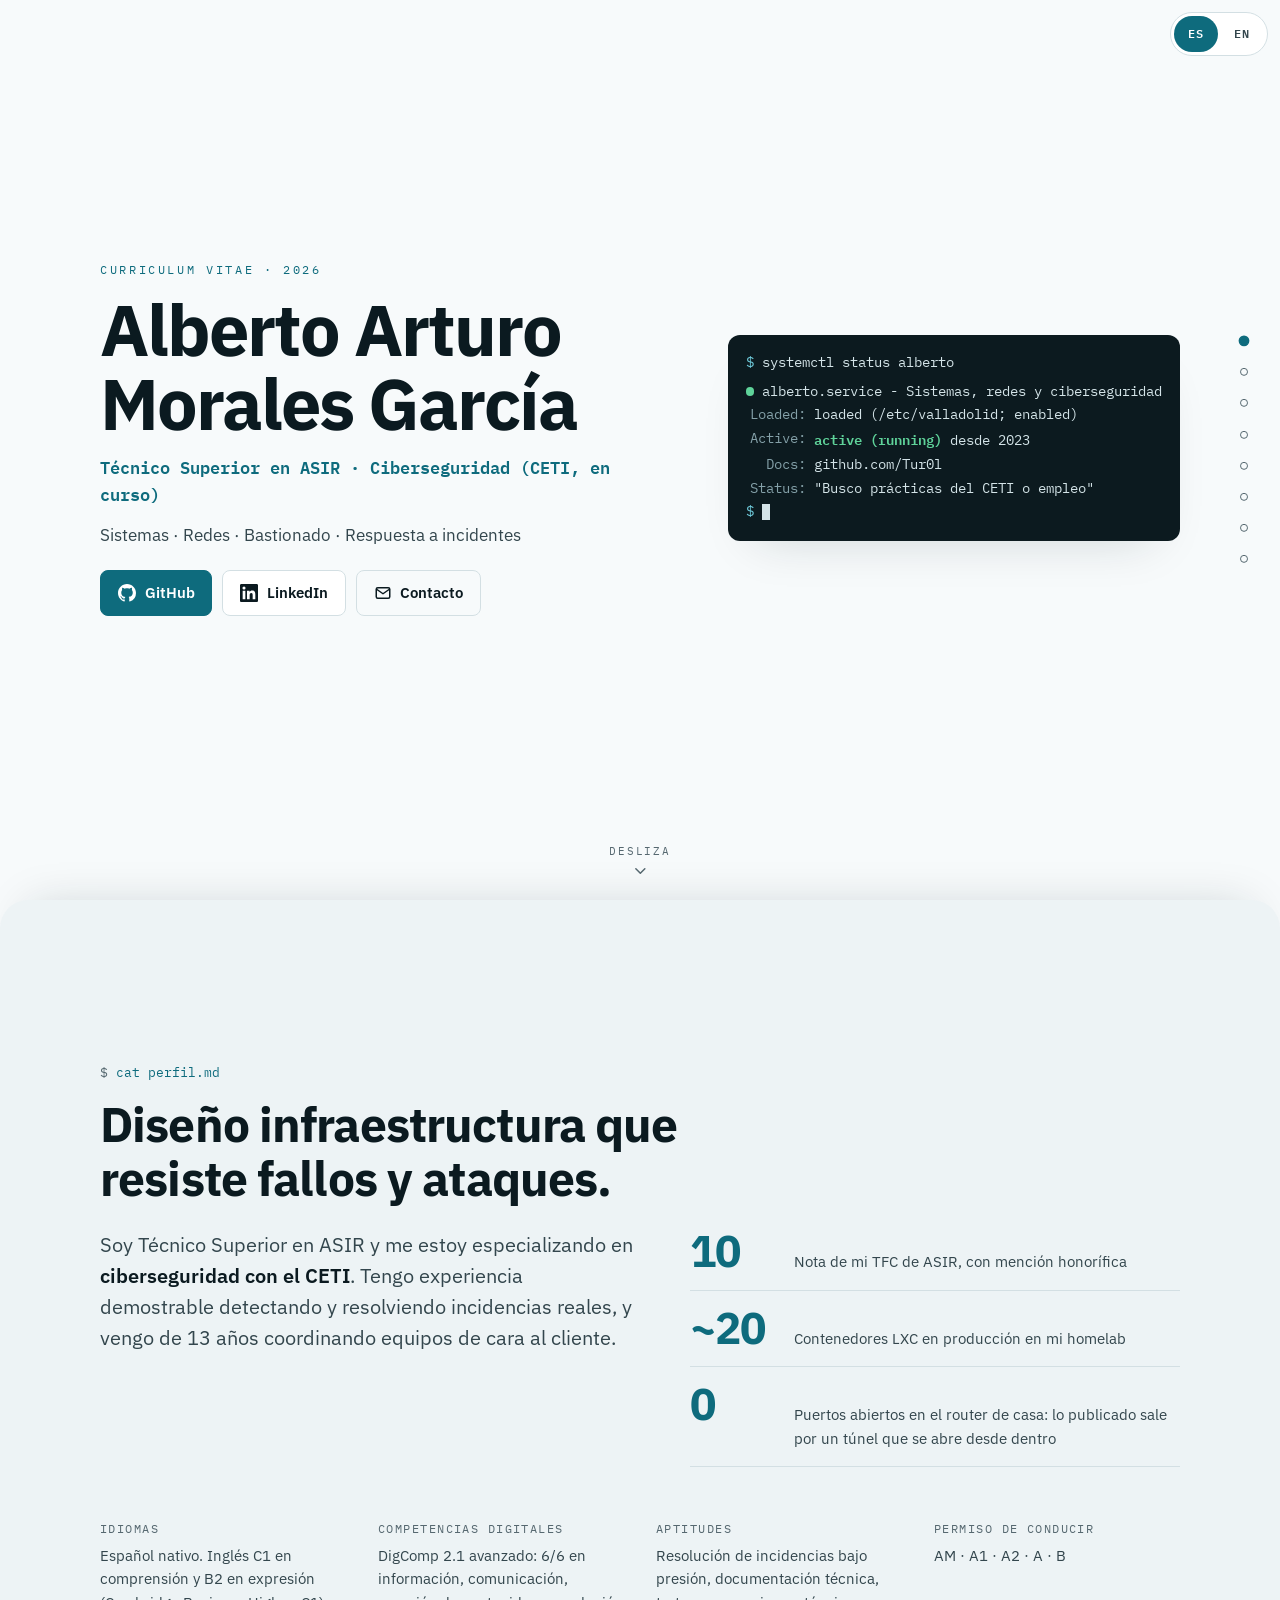
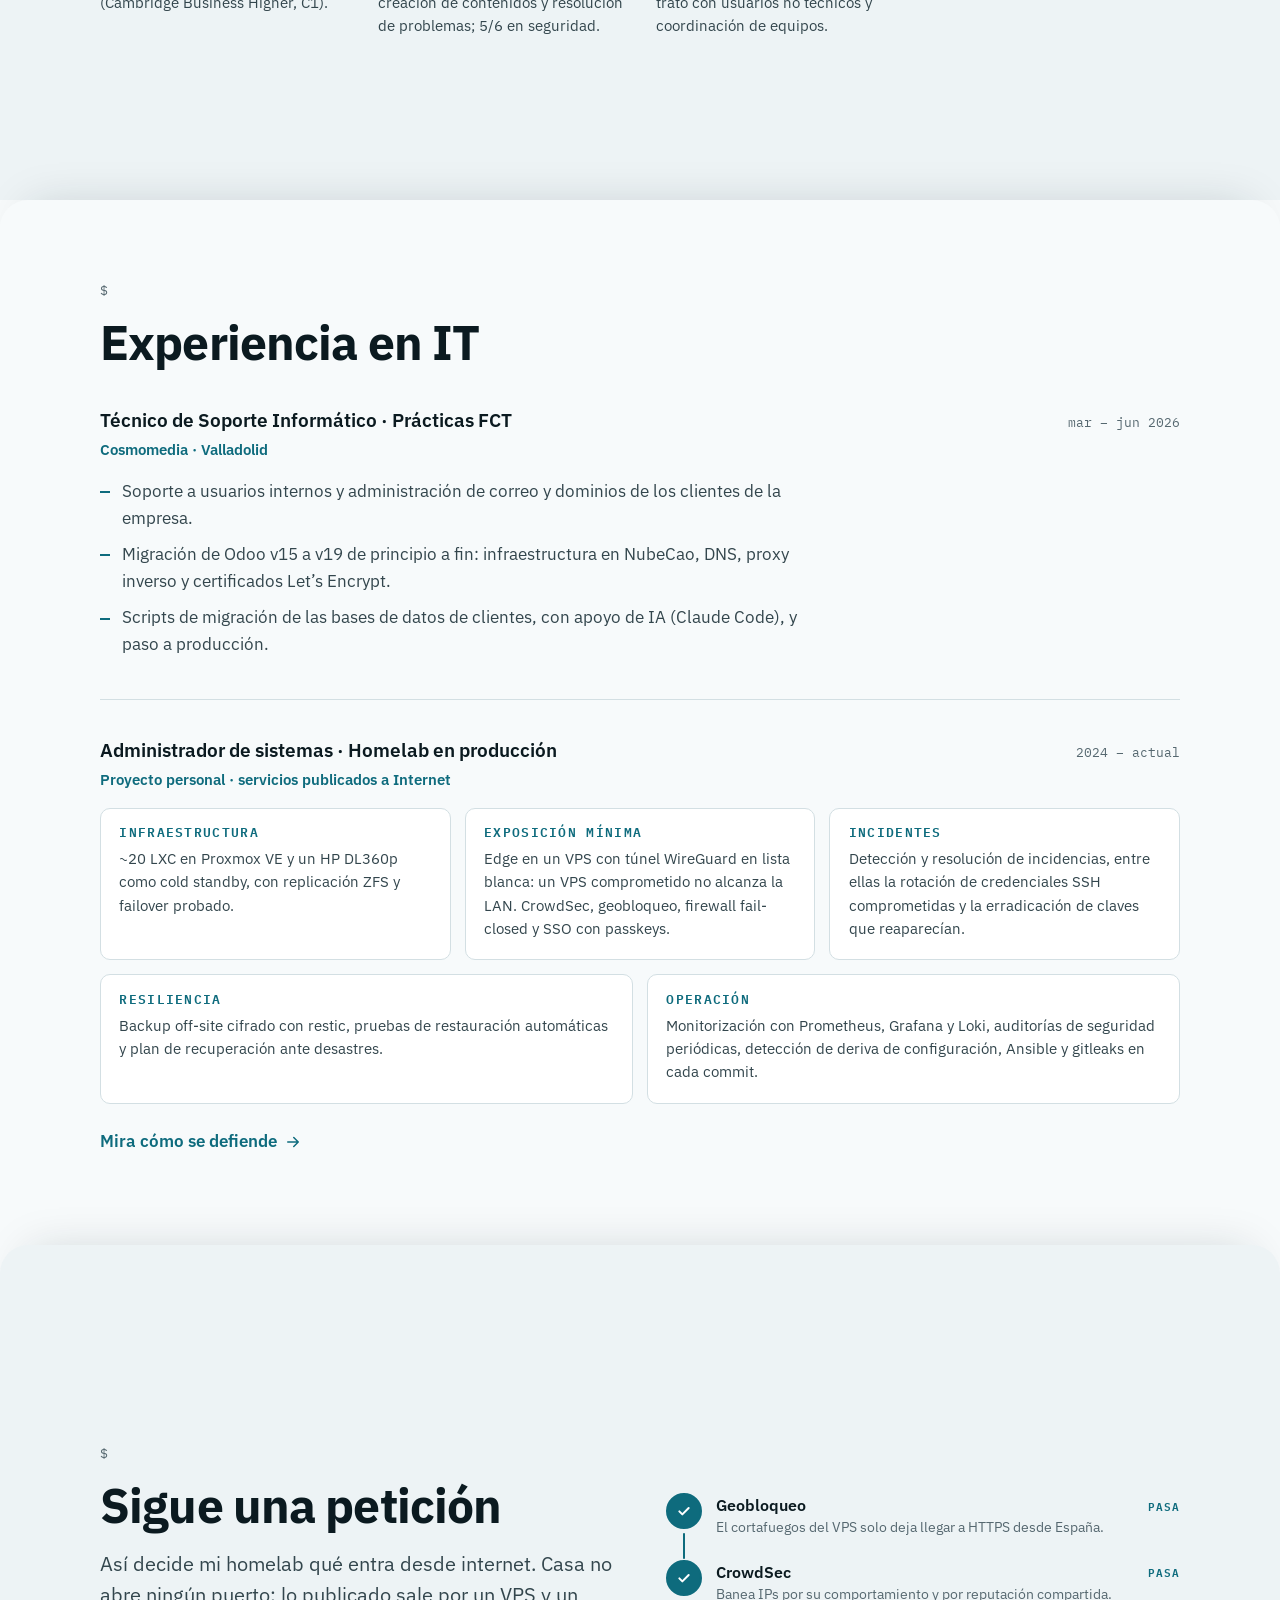
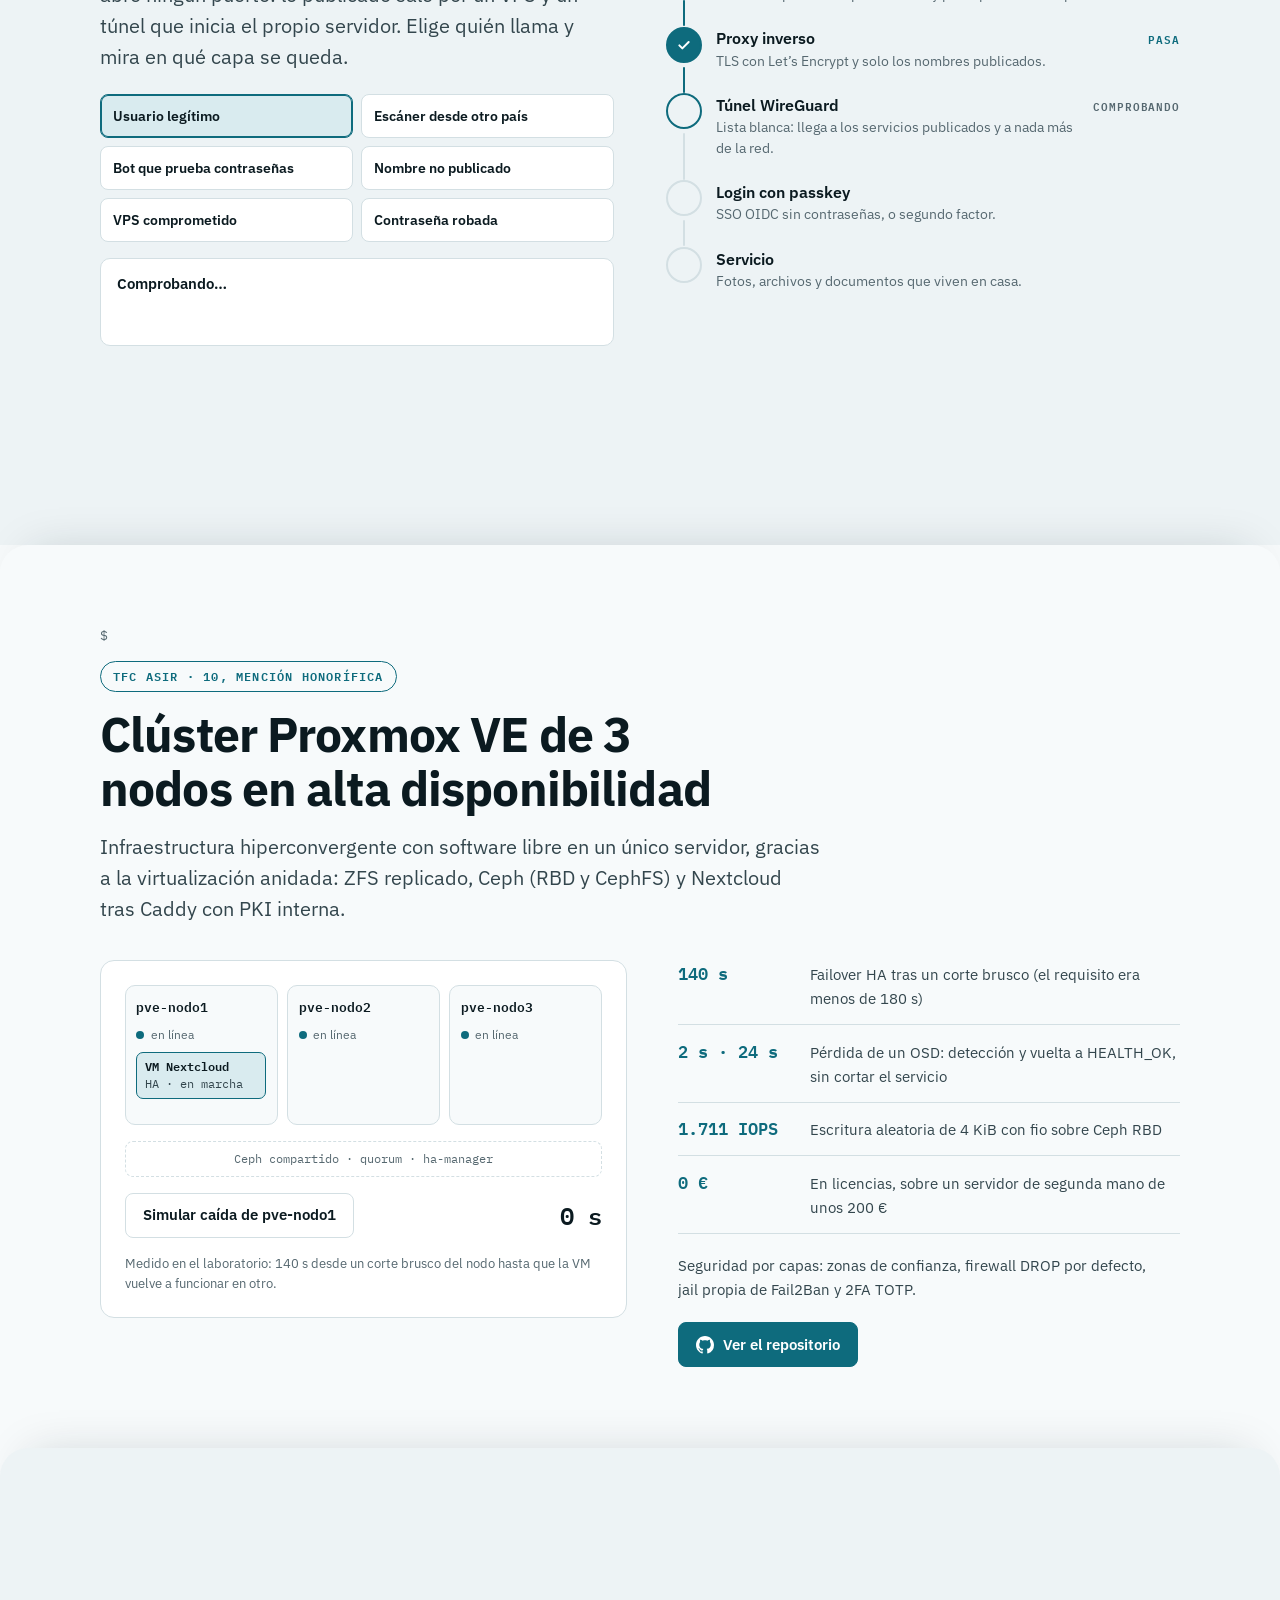
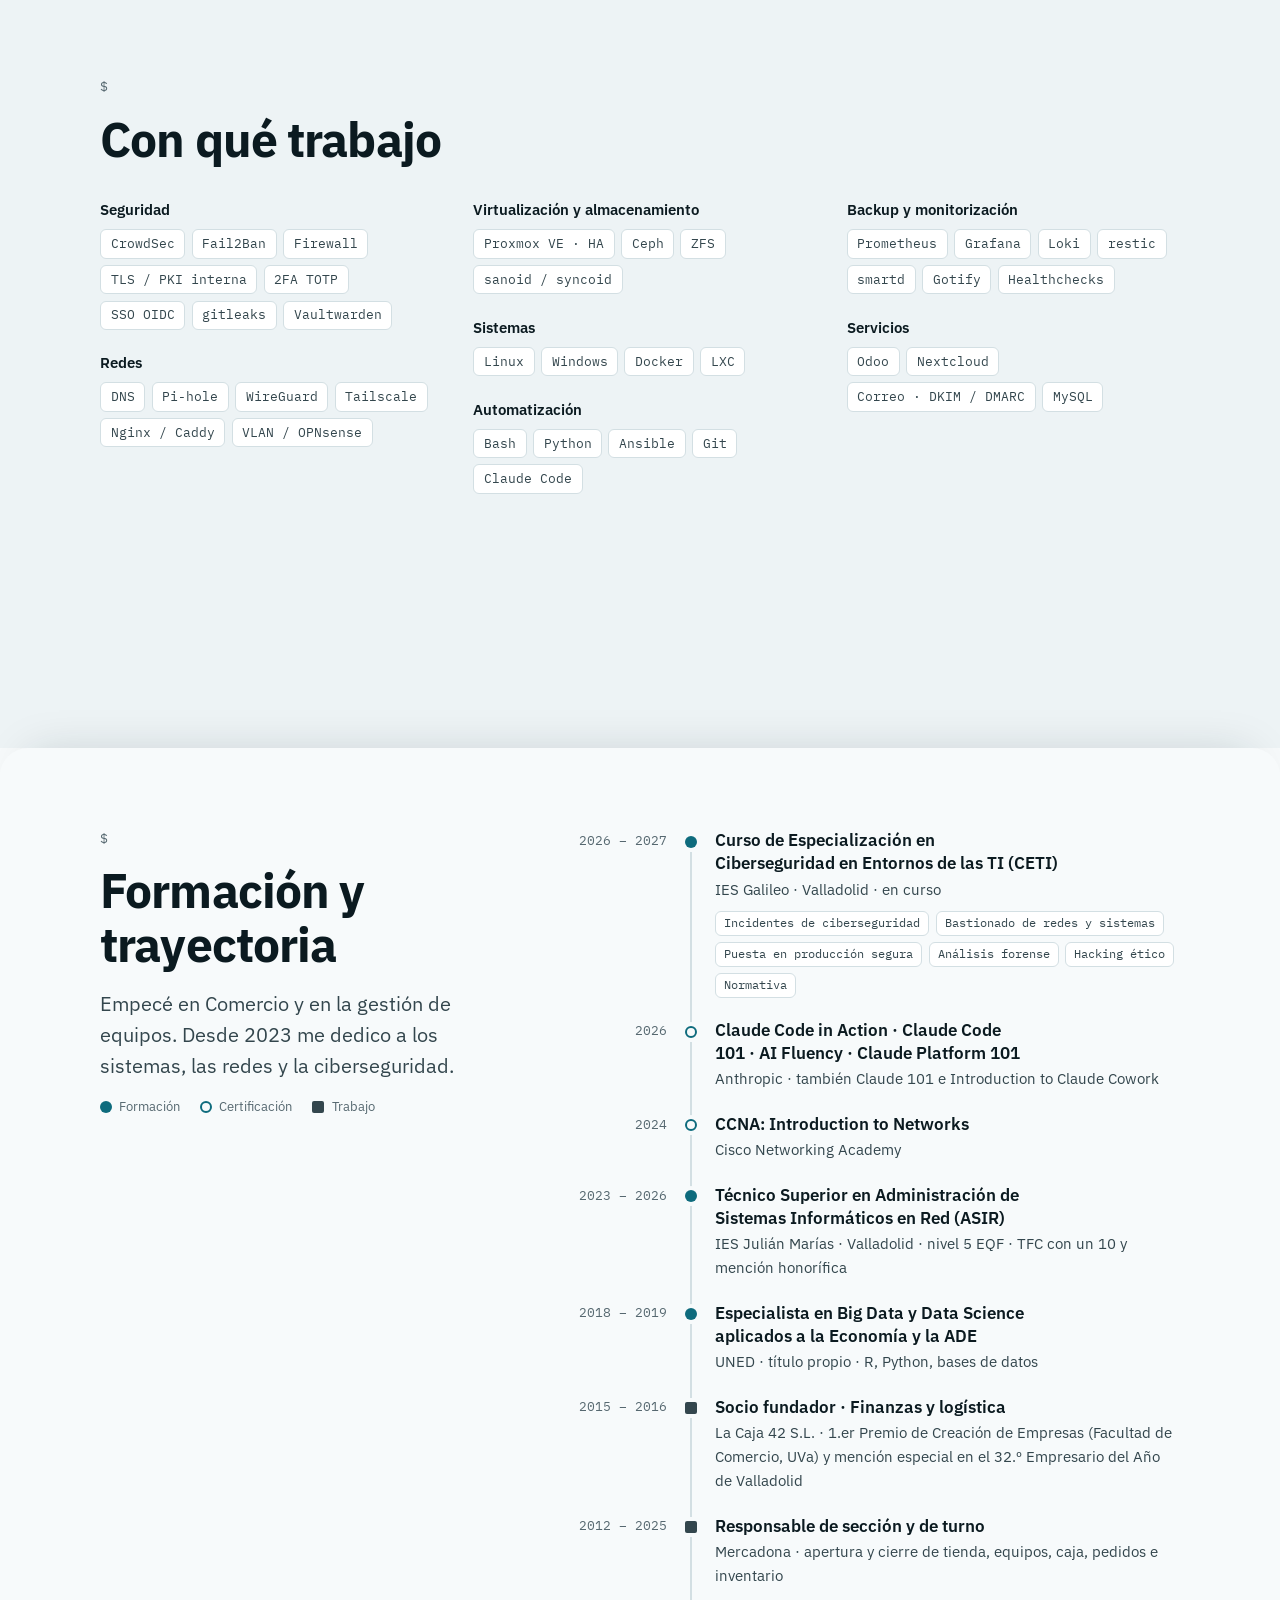
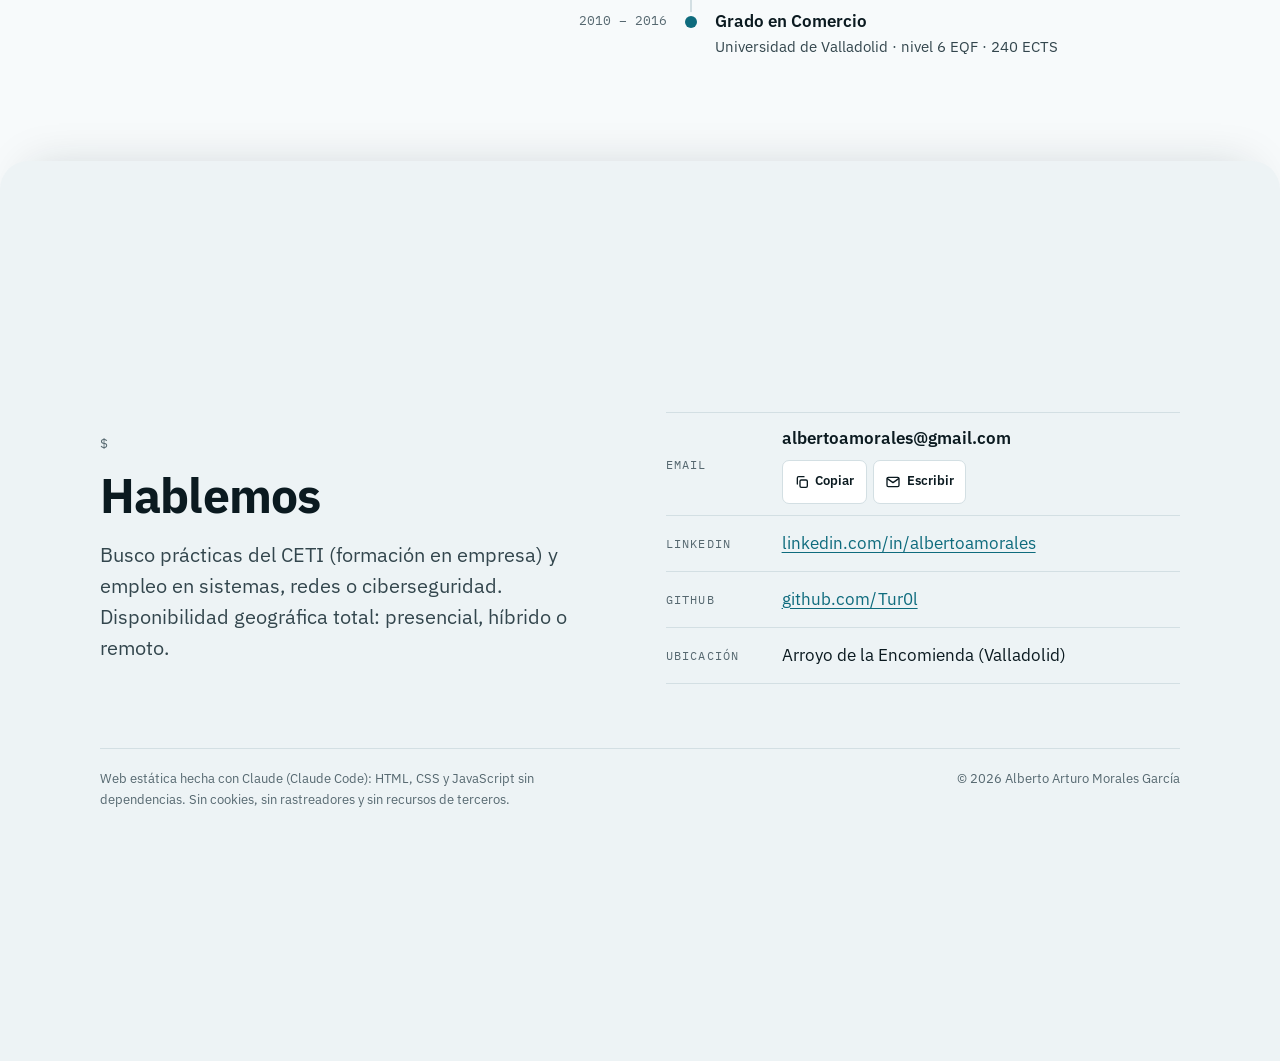
==== commit d9e8c315: "feat: quitar la foto de la web y de la vista previa (privacidad) La portada se queda con el texto y " ====
--- a/site/index.html
+++ b/site/index.html
@@ -1,4 +1,9 @@
 <!doctype html>
+<!--
+  ¿Mirando el código fuente? Me gusta la gente que hace eso.
+  Abre la consola del navegador (F12): hay algo para ti.
+  El código de esta web es público: https://github.com/Tur0l/cv
+-->
 <html lang="es">
 <head>
 <meta charset="utf-8">
@@ -27,8 +32,8 @@
 <link rel="icon" href="assets/img/favicon.svg" type="image/svg+xml">
 <link rel="preload" href="assets/fonts/ibm-plex-sans-latin-400-normal.woff2" as="font" type="font/woff2" crossorigin>
 <link rel="preload" href="assets/fonts/ibm-plex-sans-latin-700-normal.woff2" as="font" type="font/woff2" crossorigin>
-<link rel="stylesheet" href="assets/css/style.css">
-<script src="assets/js/main.js" defer></script>
+<link rel="stylesheet" href="assets/css/style.css?v=20261021">
+<script src="assets/js/main.js?v=20261021" defer></script>
 <script type="application/ld+json">
 {"@context":"https://schema.org","@type":"Person","name":"Alberto Arturo Morales García","jobTitle":"Técnico Superior en ASIR · Ciberseguridad","address":{"@type":"PostalAddress","addressLocality":"Arroyo de la Encomienda","addressRegion":"Valladolid","addressCountry":"ES"},"sameAs":["https://github.com/Tur0l","https://www.linkedin.com/in/albertoamorales/"],"alumniOf":[{"@type":"EducationalOrganization","name":"IES Julián Marías"},{"@type":"CollegeOrUniversity","name":"Universidad de Valladolid"}],"knowsLanguage":["es","en"],"knowsAbout":["Proxmox VE","ZFS","Ceph","WireGuard","CrowdSec","Linux","Ciberseguridad"]}
 </script>
@@ -69,7 +74,6 @@
 
 <section id="inicio" class="slide hero" aria-labelledby="nombre">
   <div class="wrap hero-grid">
-    <img class="photo" src="assets/img/alberto-480.webp" srcset="assets/img/alberto-240.webp 240w, assets/img/alberto-480.webp 480w" sizes="(min-width: 960px) 200px, 104px" width="480" height="480" alt="Fotografía de Alberto Arturo Morales García">
     <div class="hero-text">
       <p class="eyebrow">Curriculum vitae · 2026</p>
       <h1 id="nombre">Alberto Arturo<br> Morales García</h1>
--- a/site/assets/css/style.css
+++ b/site/assets/css/style.css
@@ -212,13 +212,8 @@
 .hero-grid {
   display: grid;
   gap: clamp(1.25rem, 3vw, 2rem) clamp(2rem, 5vw, 4.5rem);
-  grid-template-areas: "photo" "text" "term";
+  grid-template-areas: "text" "term";
   align-items: center;
-}
-.photo {
-  grid-area: photo;
-  width: 104px; height: 104px; border-radius: 50%; object-fit: cover;
-  box-shadow: 0 0 0 1px var(--line), 0 0 0 6px var(--paper), 0 0 0 7px var(--line);
 }
 .hero-text { grid-area: text; display: flex; flex-direction: column; gap: .85rem; min-width: 0; }
 .eyebrow { font-family: var(--f-mono); font-size: var(--fs-label); letter-spacing: .22em; text-transform: uppercase; color: var(--accent); }
@@ -258,12 +253,8 @@
 @media (min-width: 960px) {
   .hero-grid {
     grid-template-columns: minmax(0, 1.25fr) minmax(0, 1fr);
-    grid-template-areas: "text photo" "text term";
-    align-items: end;
+    grid-template-areas: "text term";
   }
-  .hero-text { align-self: center; }
-  .photo { width: 200px; height: 200px; justify-self: center; }
-  .term { align-self: start; }
 }
 
 /* Perfil */
@@ -501,7 +492,6 @@
 
 /* Movimiento: solo si la persona no lo ha desactivado */
 @keyframes rise { from { opacity: 0; transform: translateY(16px); } }
-@keyframes appear { from { opacity: 0; transform: scale(.92); } }
 @keyframes type { from { width: 0; } to { width: 24ch; } }
 @keyframes show { from { visibility: hidden; } to { visibility: visible; } }
 @keyframes blink { 50% { opacity: 0; } }
@@ -512,7 +502,6 @@
   .hero-text > :nth-child(3) { animation-delay: .14s; }
   .hero-text > :nth-child(4) { animation-delay: .2s; }
   .hero-text > :nth-child(5) { animation-delay: .26s; }
-  .photo { animation: appear .9s var(--ease) .1s both; }
   .term { animation: rise .8s var(--ease) .3s both; }
   .typed { animation: type .8s steps(24, end) .75s both; }
   .term-unit, .term dl div, .term-last { animation: show 0s 1.6s both; }
